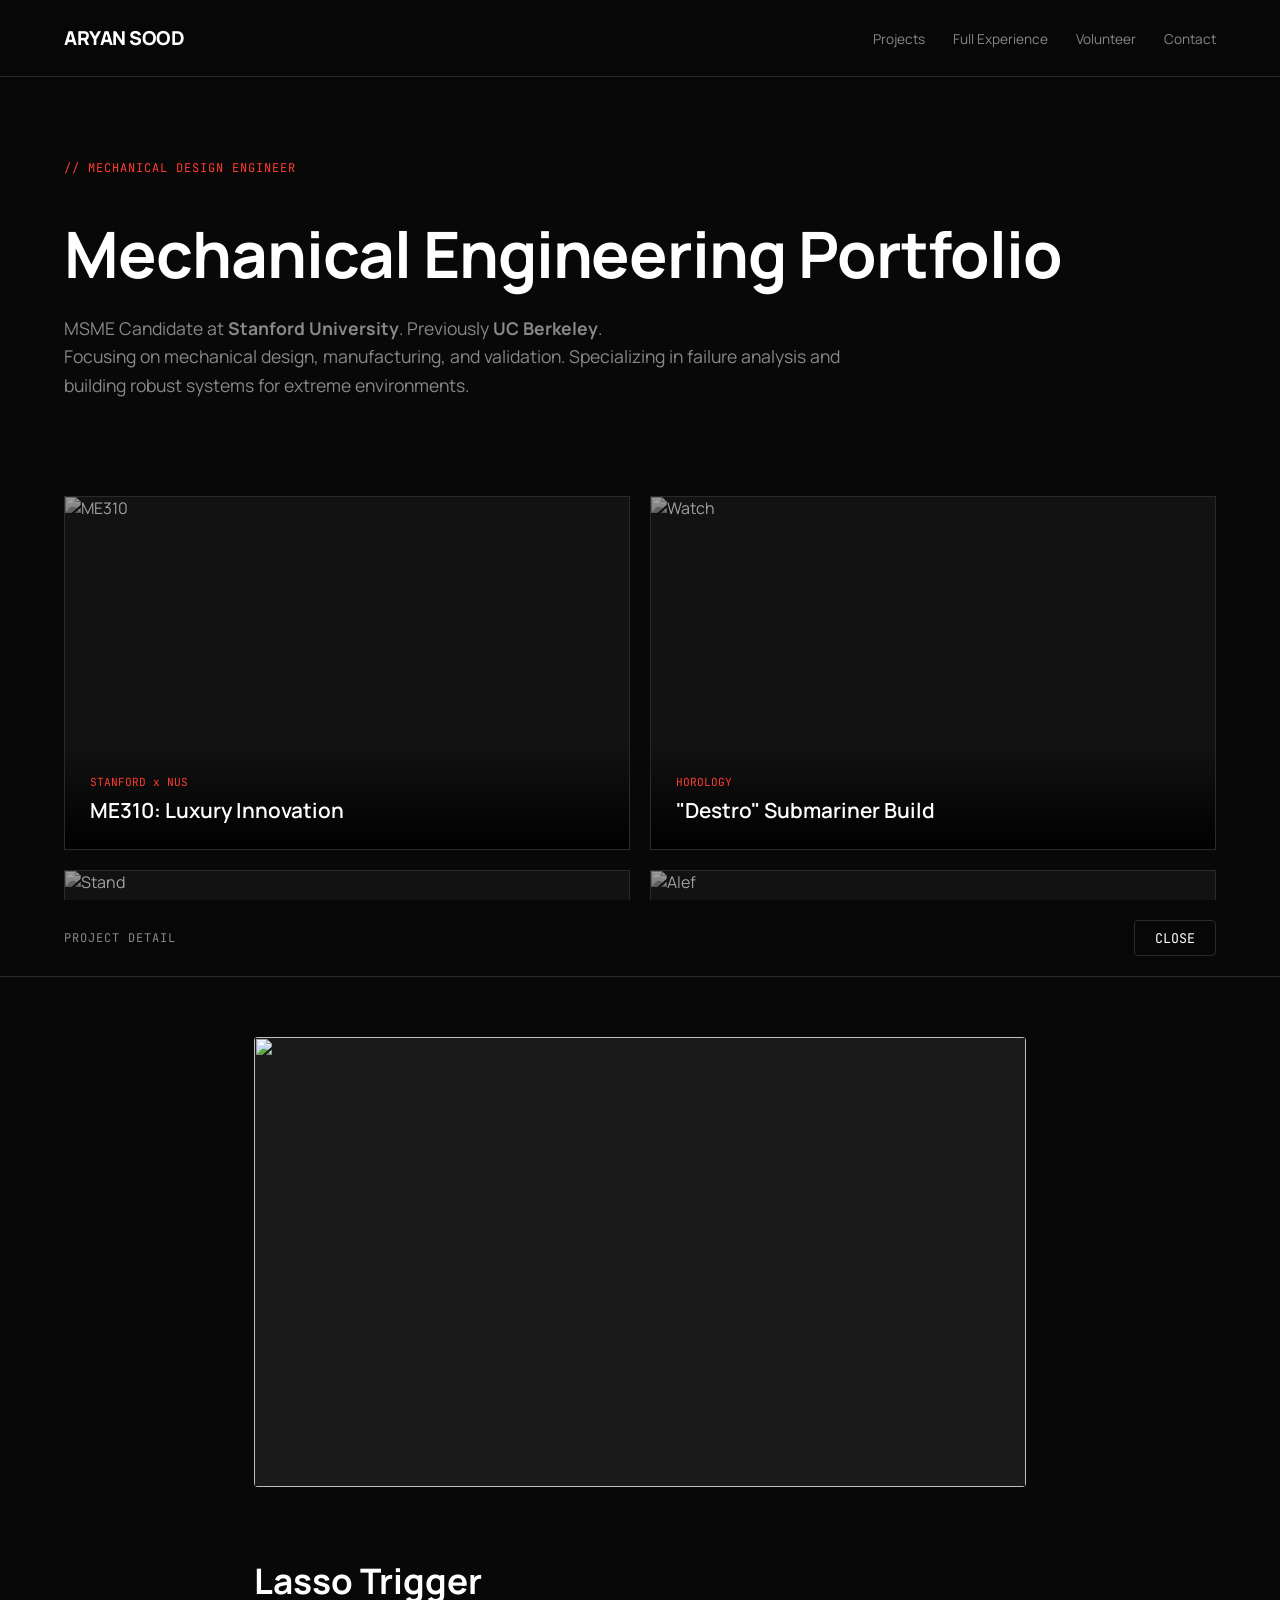
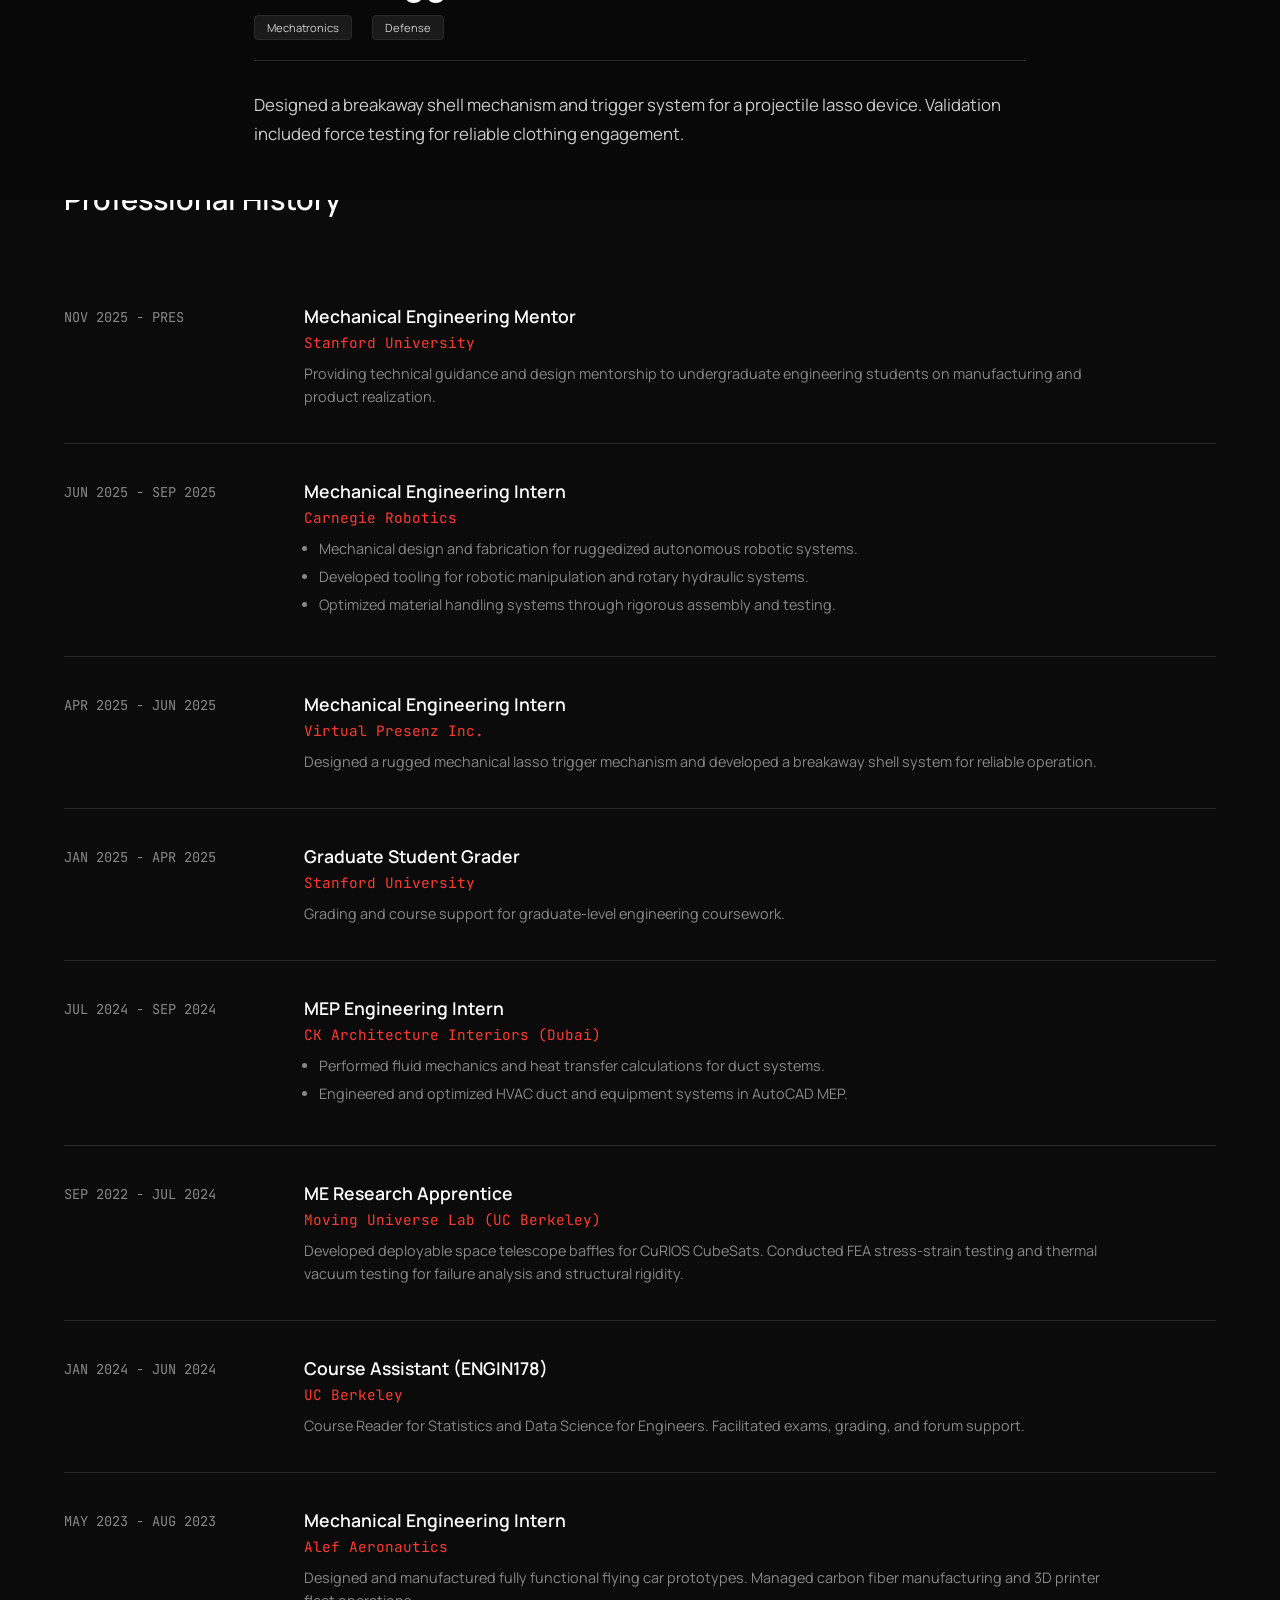
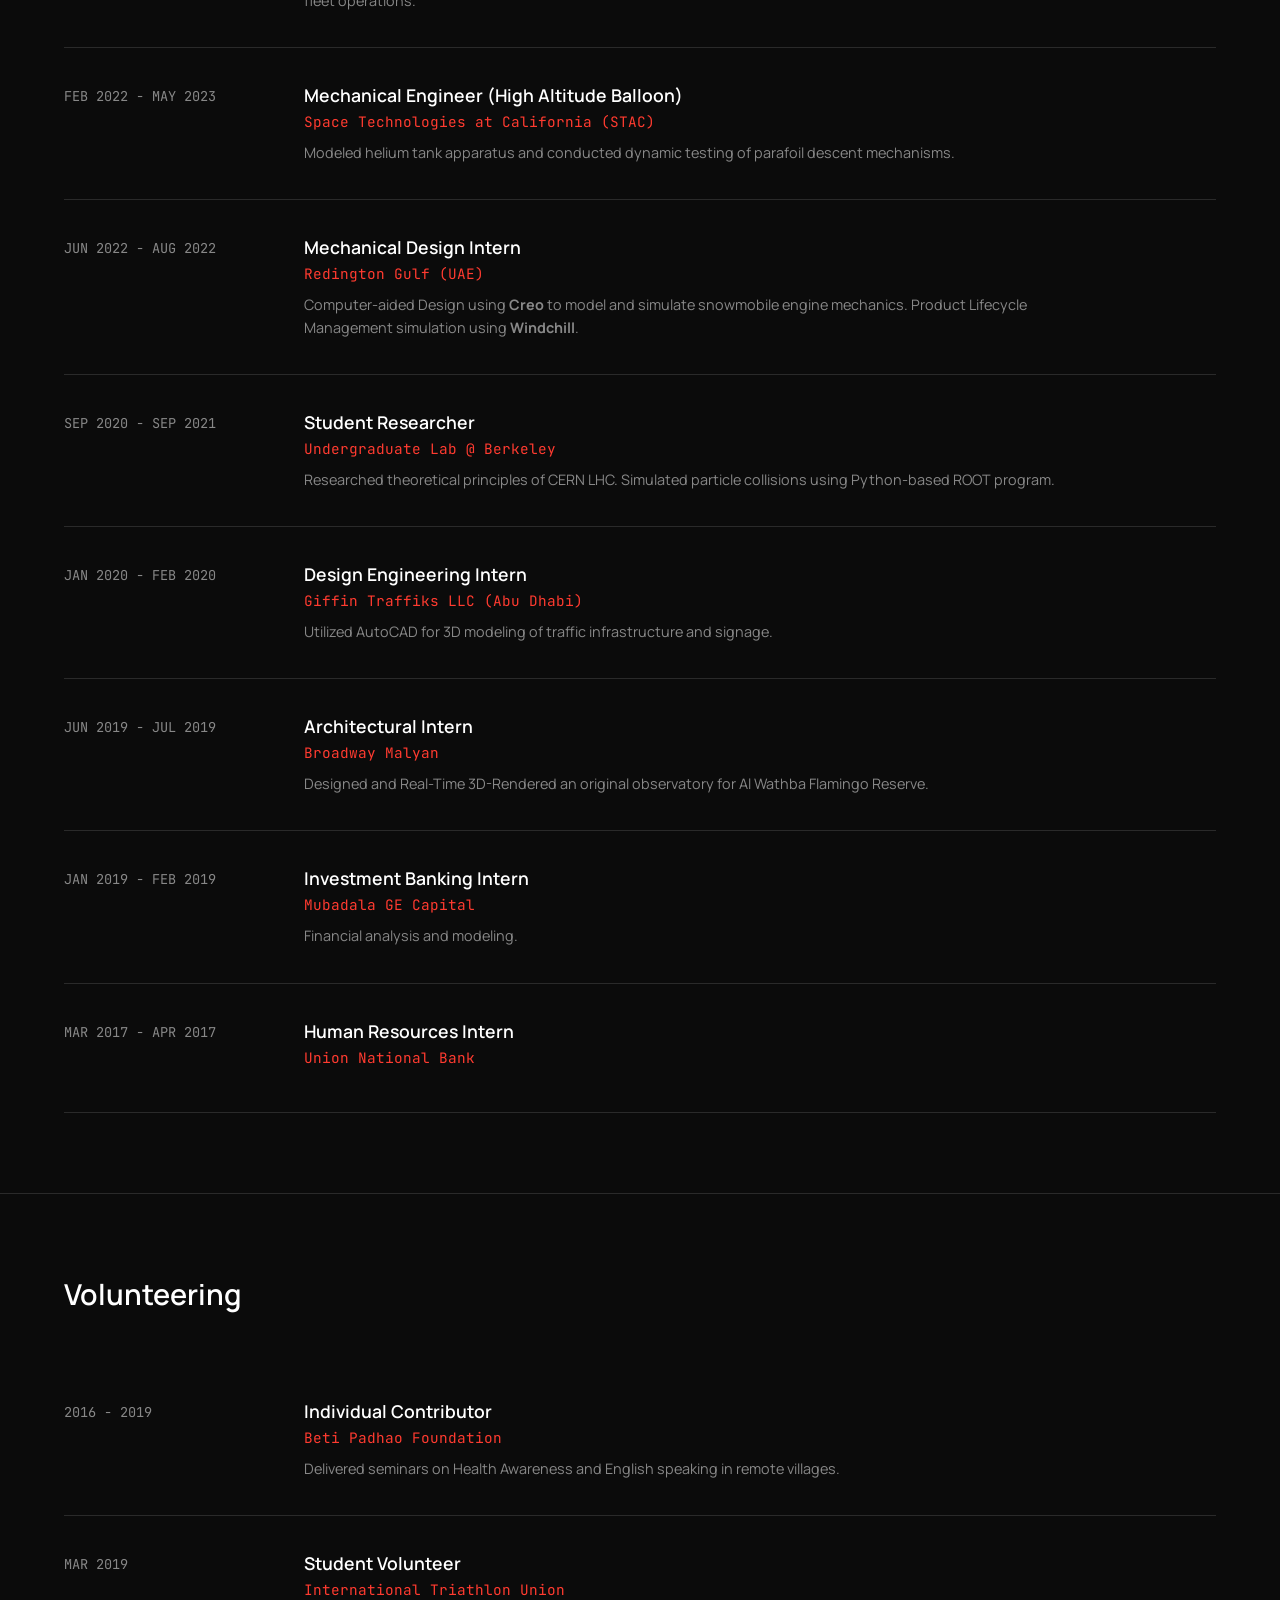
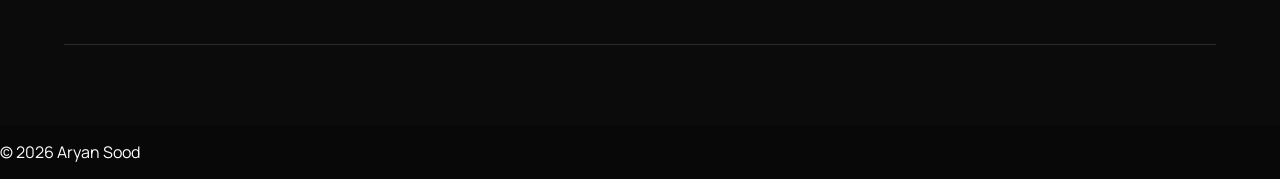
==== index.html @ c22df08b "Add files via upload" ====
<!DOCTYPE html>
<html lang="en">
<head>
    <meta charset="UTF-8">
    <meta name="viewport" content="width=device-width, initial-scale=1.0">
    <title>Aryan Sood | Mechanical Engineering Portfolio</title>
    <link href="https://fonts.googleapis.com/css2?family=Manrope:wght@300;400;600;700&family=JetBrains+Mono:wght@400;500&display=swap" rel="stylesheet">
    <style>
        :root {
            --bg: #080808;
            --surface: #121212;
            --surface-hover: #1c1c1c;
            --text: #ffffff;
            --text-dim: #888888;
            --accent: #FF3B30; /* High-vis Red */
            --border: #2a2a2a;
        }

        * { box-sizing: border-box; }
        body { margin: 0; font-family: 'Manrope', sans-serif; background: var(--bg); color: var(--text); overflow-x: hidden; }
        
        /* Typography */
        .mono { font-family: 'JetBrains Mono', monospace; font-size: 0.75rem; letter-spacing: 1px; text-transform: uppercase; color: var(--text-dim); }
        .tag { display: inline-block; padding: 4px 12px; border: 1px solid var(--border); border-radius: 4px; font-size: 0.7rem; margin-right: 5px; background: #1a1a1a; color: #ccc; }

        /* Navigation */
        nav { padding: 25px 5%; display: flex; justify-content: space-between; align-items: center; position: fixed; width: 100%; top: 0; background: rgba(8,8,8,0.95); backdrop-filter: blur(10px); z-index: 900; border-bottom: 1px solid var(--border); }
        .logo { font-weight: 800; font-size: 1.2rem; letter-spacing: -0.5px; }
        .nav-items a { color: var(--text-dim); text-decoration: none; margin-left: 25px; font-size: 0.85rem; transition: 0.2s; }
        .nav-items a:hover { color: var(--text); }

        /* Hero */
        header { padding: 160px 5% 80px; max-width: 1200px; }
        h1 { font-size: clamp(2.5rem, 5vw, 4rem); line-height: 1.1; margin-bottom: 25px; letter-spacing: -1px; }
        .bio { font-size: 1.1rem; color: var(--text-dim); max-width: 800px; line-height: 1.6; }

        /* PROJECT GRID */
        .grid-container { padding: 0 5% 100px; display: grid; grid-template-columns: repeat(auto-fill, minmax(380px, 1fr)); gap: 20px; }
        
        .card { 
            background: var(--surface); border: 1px solid var(--border); aspect-ratio: 16/10; position: relative; cursor: pointer; overflow: hidden; transition: all 0.3s ease; 
        }
        .card:hover { transform: translateY(-5px); border-color: var(--text); }
        .card-img { width: 100%; height: 100%; object-fit: cover; opacity: 0.6; transition: 0.4s; filter: grayscale(100%); }
        .card:hover .card-img { opacity: 1; filter: grayscale(0%); transform: scale(1.05); }

        .card-overlay { position: absolute; bottom: 0; left: 0; width: 100%; padding: 25px; background: linear-gradient(to top, #000, transparent); }
        .card-title { font-size: 1.3rem; font-weight: 600; margin: 5px 0 0; color: #fff; }
        .card-cat { color: var(--accent); font-family: 'JetBrains Mono'; font-size: 0.7rem; }

        /* TIMELINE (Experience) */
        .timeline-section { padding: 80px 5%; border-top: 1px solid var(--border); background: #0b0b0b; }
        .section-title { font-size: 1.8rem; margin-bottom: 50px; font-weight: 600; }
        
        .timeline-row { display: grid; grid-template-columns: 200px 1fr; gap: 40px; padding: 35px 0; border-bottom: 1px solid var(--border); }
        .timeline-date { font-family: 'JetBrains Mono'; font-size: 0.85rem; color: var(--text-dim); margin-top: 4px; }
        
        .role-title { font-size: 1.1rem; font-weight: 600; margin-bottom: 5px; color: #fff; }
        .company-name { color: var(--accent); font-size: 0.9rem; font-family: 'JetBrains Mono'; margin-bottom: 10px; display: block; }
        .job-desc { color: var(--text-dim); font-size: 0.9rem; line-height: 1.6; max-width: 800px; }
        .job-desc ul { margin: 10px 0 0; padding-left: 15px; }
        .job-desc li { margin-bottom: 5px; }

        /* MODAL */
        .modal { position: fixed; top: 0; left: 0; width: 100%; height: 100%; background: var(--bg); z-index: 1000; overflow-y: auto; transform: translateY(100%); transition: transform 0.4s cubic-bezier(0.8, 0, 0, 1); }
        .modal.active { transform: translateY(0); }
        .modal-header { padding: 20px 5%; border-bottom: 1px solid var(--border); display: flex; justify-content: space-between; align-items: center; position: sticky; top: 0; background: rgba(8,8,8,0.95); backdrop-filter: blur(10px); }
        .close-btn { background: none; border: 1px solid var(--border); color: var(--text); padding: 8px 20px; cursor: pointer; font-family: 'JetBrains Mono'; border-radius: 4px; transition: 0.2s; }
        .close-btn:hover { background: var(--text); color: #000; }
        .modal-content { max-width: 900px; margin: 0 auto; padding: 60px 5%; }
        .modal-img { width: 100%; height: 450px; object-fit: cover; margin-bottom: 40px; border-radius: 4px; background: #1a1a1a; }
        .modal h2 { font-size: 2.2rem; margin-bottom: 10px; }
        .modal-meta { display: flex; gap: 15px; margin-bottom: 30px; border-bottom: 1px solid var(--border); padding-bottom: 20px; }
        .modal-text { font-size: 1.05rem; line-height: 1.7; color: #ccc; }

        @media (max-width: 768px) {
            .grid-container { grid-template-columns: 1fr; }
            .timeline-row { grid-template-columns: 1fr; gap: 10px; }
            h1 { font-size: 2.5rem; }
        }
    </style>
</head>
<body>

<nav>
    <div class="logo">ARYAN SOOD</div>
    <div class="nav-items">
        <a href="#work">Projects</a>
        <a href="#experience">Full Experience</a>
        <a href="#volunteer">Volunteer</a>
        <a href="mailto:asood@stanford.edu">Contact</a>
    </div>
</nav>

<header>
    <div class="mono" style="margin-bottom: 20px; color: var(--accent);">// MECHANICAL DESIGN ENGINEER</div>
    <h1>Mechanical Engineering Portfolio<br> </h1>
    <p class="bio">MSME Candidate at <strong>Stanford University</strong>. Previously <strong>UC Berkeley</strong>.<br>Focusing on mechanical design, manufacturing, and validation. Specializing in failure analysis and building robust systems for extreme environments.</p>
</header>

<div class="grid-container" id="work">

    <div class="card" onclick="openModal('modal-me310')">
        <img src="images/me310.jpg" class="card-img" alt="ME310">
        <div class="card-overlay">
            <span class="card-cat">STANFORD x NUS</span>
            <div class="card-title">ME310: Luxury Innovation</div>
        </div>
    </div>

    <div class="card" onclick="openModal('modal-watch')">
        <img src="images/watch_build.jpg" class="card-img" alt="Watch">
        <div class="card-overlay">
            <span class="card-cat">HOROLOGY</span>
            <div class="card-title">"Destro" Submariner Build</div>
        </div>
    </div>

    <div class="card" onclick="openModal('modal-stand')">
        <img src="images/stand.jpg" class="card-img" alt="Stand">
        <div class="card-overlay">
            <span class="card-cat">MANUFACTURING</span>
            <div class="card-title">Sand-Cast Bronze Stand</div>
        </div>
    </div>

    <div class="card" onclick="openModal('modal-alef')">
        <img src="images/alef.jpg" class="card-img" alt="Alef">
        <div class="card-overlay">
            <span class="card-cat">AEROSPACE</span>
            <div class="card-title">Alef Flying Car Body</div>
        </div>
    </div>

    <div class="card" onclick="openModal('modal-cubesat')">
        <img src="images/cubesat.jpg" class="card-img" alt="CubeSat">
        <div class="card-overlay">
            <span class="card-cat">SPACE SYSTEMS</span>
            <div class="card-title">CuRIOS CubeSat Baffles</div>
        </div>
    </div>

    <div class="card" onclick="openModal('modal-lasso')">
        <img src="images/lasso.jpg" class="card-img" alt="Lasso">
        <div class="card-overlay">
            <span class="card-cat">MECHATRONICS</span>
            <div class="card-title">Lasso Trigger Mech</div>
        </div>
    </div>

</div>

<section class="timeline-section" id="experience">
    <div class="section-title">Professional History</div>

    <div class="timeline-row">
        <div class="timeline-date">NOV 2025 - PRES</div>
        <div>
            <div class="role-title">Mechanical Engineering Mentor</div>
            <span class="company-name">Stanford University</span>
            <div class="job-desc">Providing technical guidance and design mentorship to undergraduate engineering students on manufacturing and product realization.</div>
        </div>
    </div>

    <div class="timeline-row">
        <div class="timeline-date">JUN 2025 - SEP 2025</div>
        <div>
            <div class="role-title">Mechanical Engineering Intern</div>
            <span class="company-name">Carnegie Robotics</span>
            <div class="job-desc">
                <ul>
                    <li>Mechanical design and fabrication for ruggedized autonomous robotic systems.</li>
                    <li>Developed tooling for robotic manipulation and rotary hydraulic systems.</li>
                    <li>Optimized material handling systems through rigorous assembly and testing.</li>
                </ul>
            </div>
        </div>
    </div>

    <div class="timeline-row">
        <div class="timeline-date">APR 2025 - JUN 2025</div>
        <div>
            <div class="role-title">Mechanical Engineering Intern</div>
            <span class="company-name">Virtual Presenz Inc.</span>
            <div class="job-desc">Designed a rugged mechanical lasso trigger mechanism and developed a breakaway shell system for reliable operation.</div>
        </div>
    </div>

    <div class="timeline-row">
        <div class="timeline-date">JAN 2025 - APR 2025</div>
        <div>
            <div class="role-title">Graduate Student Grader</div>
            <span class="company-name">Stanford University</span>
            <div class="job-desc">Grading and course support for graduate-level engineering coursework.</div>
        </div>
    </div>

    <div class="timeline-row">
        <div class="timeline-date">JUL 2024 - SEP 2024</div>
        <div>
            <div class="role-title">MEP Engineering Intern</div>
            <span class="company-name">CK Architecture Interiors (Dubai)</span>
            <div class="job-desc">
                <ul>
                    <li>Performed fluid mechanics and heat transfer calculations for duct systems.</li>
                    <li>Engineered and optimized HVAC duct and equipment systems in AutoCAD MEP.</li>
                </ul>
            </div>
        </div>
    </div>

    <div class="timeline-row">
        <div class="timeline-date">SEP 2022 - JUL 2024</div>
        <div>
            <div class="role-title">ME Research Apprentice</div>
            <span class="company-name">Moving Universe Lab (UC Berkeley)</span>
            <div class="job-desc">Developed deployable space telescope baffles for CuRIOS CubeSats. Conducted FEA stress-strain testing and thermal vacuum testing for failure analysis and structural rigidity.</div>
        </div>
    </div>

    <div class="timeline-row">
        <div class="timeline-date">JAN 2024 - JUN 2024</div>
        <div>
            <div class="role-title">Course Assistant (ENGIN178)</div>
            <span class="company-name">UC Berkeley</span>
            <div class="job-desc">Course Reader for Statistics and Data Science for Engineers. Facilitated exams, grading, and forum support.</div>
        </div>
    </div>

    <div class="timeline-row">
        <div class="timeline-date">MAY 2023 - AUG 2023</div>
        <div>
            <div class="role-title">Mechanical Engineering Intern</div>
            <span class="company-name">Alef Aeronautics</span>
            <div class="job-desc">Designed and manufactured fully functional flying car prototypes. Managed carbon fiber manufacturing and 3D printer fleet operations.</div>
        </div>
    </div>

    <div class="timeline-row">
        <div class="timeline-date">FEB 2022 - MAY 2023</div>
        <div>
            <div class="role-title">Mechanical Engineer (High Altitude Balloon)</div>
            <span class="company-name">Space Technologies at California (STAC)</span>
            <div class="job-desc">Modeled helium tank apparatus and conducted dynamic testing of parafoil descent mechanisms.</div>
        </div>
    </div>

    <div class="timeline-row">
        <div class="timeline-date">JUN 2022 - AUG 2022</div>
        <div>
            <div class="role-title">Mechanical Design Intern</div>
            <span class="company-name">Redington Gulf (UAE)</span>
            <div class="job-desc">Computer-aided Design using <strong>Creo</strong> to model and simulate snowmobile engine mechanics. Product Lifecycle Management simulation using <strong>Windchill</strong>.</div>
        </div>
    </div>

    <div class="timeline-row">
        <div class="timeline-date">SEP 2020 - SEP 2021</div>
        <div>
            <div class="role-title">Student Researcher</div>
            <span class="company-name">Undergraduate Lab @ Berkeley</span>
            <div class="job-desc">Researched theoretical principles of CERN LHC. Simulated particle collisions using Python-based ROOT program.</div>
        </div>
    </div>

    <div class="timeline-row">
        <div class="timeline-date">JAN 2020 - FEB 2020</div>
        <div>
            <div class="role-title">Design Engineering Intern</div>
            <span class="company-name">Giffin Traffiks LLC (Abu Dhabi)</span>
            <div class="job-desc">Utilized AutoCAD for 3D modeling of traffic infrastructure and signage.</div>
        </div>
    </div>

    <div class="timeline-row">
        <div class="timeline-date">JUN 2019 - JUL 2019</div>
        <div>
            <div class="role-title">Architectural Intern</div>
            <span class="company-name">Broadway Malyan</span>
            <div class="job-desc">Designed and Real-Time 3D-Rendered an original observatory for Al Wathba Flamingo Reserve.</div>
        </div>
    </div>

    <div class="timeline-row">
        <div class="timeline-date">JAN 2019 - FEB 2019</div>
        <div>
            <div class="role-title">Investment Banking Intern</div>
            <span class="company-name">Mubadala GE Capital</span>
            <div class="job-desc">Financial analysis and modeling.</div>
        </div>
    </div>

    <div class="timeline-row">
        <div class="timeline-date">MAR 2017 - APR 2017</div>
        <div>
            <div class="role-title">Human Resources Intern</div>
            <span class="company-name">Union National Bank</span>
        </div>
    </div>
</section>

<section class="timeline-section" id="volunteer">
    <div class="section-title">Volunteering</div>
    <div class="timeline-row">
        <div class="timeline-date">2016 - 2019</div>
        <div>
            <div class="role-title">Individual Contributor</div>
            <span class="company-name">Beti Padhao Foundation</span>
            <div class="job-desc">Delivered seminars on Health Awareness and English speaking in remote villages.</div>
        </div>
    </div>
    <div class="timeline-row">
        <div class="timeline-date">MAR 2019</div>
        <div>
            <div class="role-title">Student Volunteer</div>
            <span class="company-name">International Triathlon Union</span>
        </div>
    </div>
</section>

<div id="modal-me310" class="modal">
    <div class="modal-header">
        <span class="mono">PROJECT DETAIL</span>
        <button class="close-btn" onclick="closeModal('modal-me310')">CLOSE</button>
    </div>
    <div class="modal-content">
        <img src="images/me310.jpg" class="modal-img">
        <h2>ME310: Luxury Innovation</h2>
        <div class="modal-meta">
            <span class="tag">Design Thinking</span>
            <span class="tag">Stanford-NUS</span>
        </div>
        <div class="modal-text">
            <p>Collaborated with Venture Singapore to optimize luxury hotel experiences using engineering design thinking. We developed hardware prototypes to improve guest interaction points, focusing on robust product realization.</p>
        </div>
    </div>
</div>

<div id="modal-watch" class="modal">
    <div class="modal-header">
        <span class="mono">PROJECT DETAIL</span>
        <button class="close-btn" onclick="closeModal('modal-watch')">CLOSE</button>
    </div>
    <div class="modal-content">
        <img src="images/watch_build.jpg" class="modal-img">
        <h2>"Destro" Submariner Build</h2>
        <div class="modal-meta">
            <span class="tag">Seiko NH35A</span>
            <span class="tag">Assembly</span>
            <span class="tag">Destro Config</span>
        </div>
        <div class="modal-text">
            <p>A custom left-handed (Destro) mechanical watch build. Utilized a Seiko NH35A automatic movement regulated for accuracy. The design pays homage to the "Bruce Wayne" Rolex Submariner (Black/Grey bezel) but features a 9 o'clock crown position for ergonomic wear on the right wrist.</p>
        </div>
    </div>
</div>

<div id="modal-stand" class="modal">
    <div class="modal-header">
        <span class="mono">PROJECT DETAIL</span>
        <button class="close-btn" onclick="closeModal('modal-stand')">CLOSE</button>
    </div>
    <div class="modal-content">
        <img src="images/stand.jpg" class="modal-img">
        <h2>Bronze Watch Display</h2>
        <div class="modal-meta">
            <span class="tag">Sand Casting</span>
            <span class="tag">Milling</span>
        </div>
        <div class="modal-text">
            <p>Designed and manufactured a display stand for the custom watch. Process included carving the pattern from wood, creating a green sand mold, casting in bronze, and finishing via manual milling and polishing.</p>
        </div>
    </div>
</div>

<div id="modal-alef" class="modal">
    <div class="modal-header">
        <span class="mono">PROJECT DETAIL</span>
        <button class="close-btn" onclick="closeModal('modal-alef')">CLOSE</button>
    </div>
    <div class="modal-content">
        <img src="images/alef.jpg" class="modal-img">
        <h2>Alef Flying Car</h2>
        <div class="modal-meta">
            <span class="tag">Composites</span>
            <span class="tag">Prototyping</span>
        </div>
        <div class="modal-text">
            <p>Responsible for carbon fiber body layering and headlight integration for the Alef eVTOL flying car prototype. Focused on manufacturing validation and composite failure analysis.</p>
        </div>
    </div>
</div>

<div id="modal-cubesat" class="modal">
    <div class="modal-header">
        <span class="mono">PROJECT DETAIL</span>
        <button class="close-btn" onclick="closeModal('modal-cubesat')">CLOSE</button>
    </div>
    <div class="modal-content">
        <img src="images/cubesat.jpg" class="modal-img">
        <h2>CuRIOS CubeSat</h2>
        <div class="modal-meta">
            <span class="tag">Aerospace</span>
            <span class="tag">FEA</span>
        </div>
        <div class="modal-text">
            <p>Designed deployable telescope baffles. Conducted FEA stress testing and thermal vacuum analysis for space readiness to ensure a ruggedized design capable of withstanding launch loads.</p>
        </div>
    </div>
</div>

<div id="modal-lasso" class="modal">
    <div class="modal-header">
        <span class="mono">PROJECT DETAIL</span>
        <button class="close-btn" onclick="closeModal('modal-lasso')">CLOSE</button>
    </div>
    <div class="modal-content">
        <img src="images/lasso.jpg" class="modal-img">
        <h2>Lasso Trigger</h2>
        <div class="modal-meta">
            <span class="tag">Mechatronics</span>
            <span class="tag">Defense</span>
        </div>
        <div class="modal-text">
            <p>Designed a breakaway shell mechanism and trigger system for a projectile lasso device. Validation included force testing for reliable clothing engagement.</p>
        </div>
    </div>
</div>

<script>
    function openModal(id) {
        document.getElementById(id).classList.add('active');
        document.body.style.overflow = 'hidden';
    }
    function closeModal(id) {
        document.getElementById(id).classList.remove('active');
        document.body.style.overflow = 'auto';
    }
</script>

<footer>
    <p>&copy; 2026 Aryan Sood</p>
</footer>

</body>
</html>
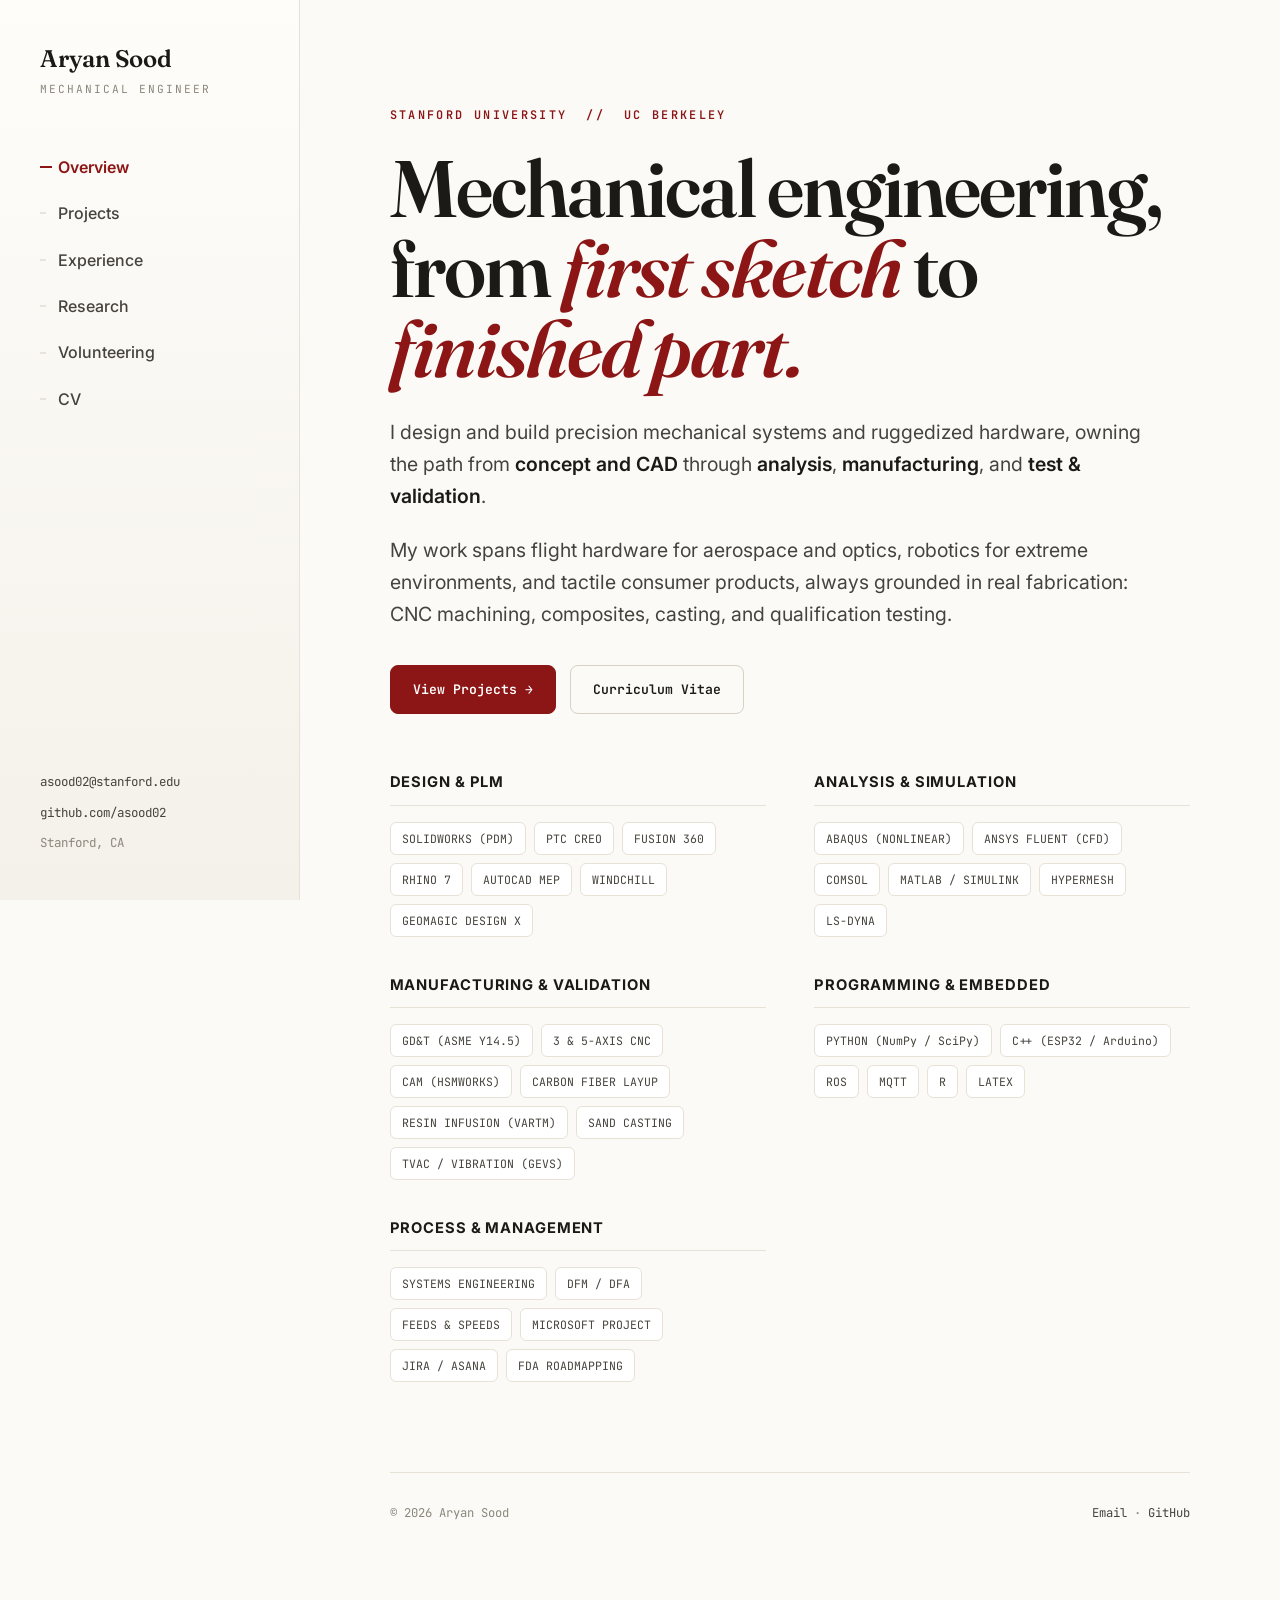
==== commit f9ff3acc: "Rebuild portfolio: refined multi-page site, new projects, scroll effects - Replace the dark single-p" ====
--- a/index.html
+++ b/index.html
@@ -1,446 +1,123 @@
-<!DOCTYPE html>
-<html lang="en">
-<head>
-    <meta charset="UTF-8">
-    <meta name="viewport" content="width=device-width, initial-scale=1.0">
-    <title>Aryan Sood | Mechanical Engineering Portfolio</title>
-    <link href="https://fonts.googleapis.com/css2?family=Manrope:wght@300;400;600;700&family=JetBrains+Mono:wght@400;500&display=swap" rel="stylesheet">
-    <style>
-        :root {
-            --bg: #080808;
-            --surface: #121212;
-            --surface-hover: #1c1c1c;
-            --text: #ffffff;
-            --text-dim: #888888;
-            --accent: #FF3B30; /* High-vis Red */
-            --border: #2a2a2a;
-        }
-
-        * { box-sizing: border-box; }
-        body { margin: 0; font-family: 'Manrope', sans-serif; background: var(--bg); color: var(--text); overflow-x: hidden; }
-        
-        /* Typography */
-        .mono { font-family: 'JetBrains Mono', monospace; font-size: 0.75rem; letter-spacing: 1px; text-transform: uppercase; color: var(--text-dim); }
-        .tag { display: inline-block; padding: 4px 12px; border: 1px solid var(--border); border-radius: 4px; font-size: 0.7rem; margin-right: 5px; background: #1a1a1a; color: #ccc; }
-
-        /* Navigation */
-        nav { padding: 25px 5%; display: flex; justify-content: space-between; align-items: center; position: fixed; width: 100%; top: 0; background: rgba(8,8,8,0.95); backdrop-filter: blur(10px); z-index: 900; border-bottom: 1px solid var(--border); }
-        .logo { font-weight: 800; font-size: 1.2rem; letter-spacing: -0.5px; }
-        .nav-items a { color: var(--text-dim); text-decoration: none; margin-left: 25px; font-size: 0.85rem; transition: 0.2s; }
-        .nav-items a:hover { color: var(--text); }
-
-        /* Hero */
-        header { padding: 160px 5% 80px; max-width: 1200px; }
-        h1 { font-size: clamp(2.5rem, 5vw, 4rem); line-height: 1.1; margin-bottom: 25px; letter-spacing: -1px; }
-        .bio { font-size: 1.1rem; color: var(--text-dim); max-width: 800px; line-height: 1.6; }
-
-        /* PROJECT GRID */
-        .grid-container { padding: 0 5% 100px; display: grid; grid-template-columns: repeat(auto-fill, minmax(380px, 1fr)); gap: 20px; }
-        
-        .card { 
-            background: var(--surface); border: 1px solid var(--border); aspect-ratio: 16/10; position: relative; cursor: pointer; overflow: hidden; transition: all 0.3s ease; 
-        }
-        .card:hover { transform: translateY(-5px); border-color: var(--text); }
-        .card-img { width: 100%; height: 100%; object-fit: cover; opacity: 0.6; transition: 0.4s; filter: grayscale(100%); }
-        .card:hover .card-img { opacity: 1; filter: grayscale(0%); transform: scale(1.05); }
-
-        .card-overlay { position: absolute; bottom: 0; left: 0; width: 100%; padding: 25px; background: linear-gradient(to top, #000, transparent); }
-        .card-title { font-size: 1.3rem; font-weight: 600; margin: 5px 0 0; color: #fff; }
-        .card-cat { color: var(--accent); font-family: 'JetBrains Mono'; font-size: 0.7rem; }
-
-        /* TIMELINE (Experience) */
-        .timeline-section { padding: 80px 5%; border-top: 1px solid var(--border); background: #0b0b0b; }
-        .section-title { font-size: 1.8rem; margin-bottom: 50px; font-weight: 600; }
-        
-        .timeline-row { display: grid; grid-template-columns: 200px 1fr; gap: 40px; padding: 35px 0; border-bottom: 1px solid var(--border); }
-        .timeline-date { font-family: 'JetBrains Mono'; font-size: 0.85rem; color: var(--text-dim); margin-top: 4px; }
-        
-        .role-title { font-size: 1.1rem; font-weight: 600; margin-bottom: 5px; color: #fff; }
-        .company-name { color: var(--accent); font-size: 0.9rem; font-family: 'JetBrains Mono'; margin-bottom: 10px; display: block; }
-        .job-desc { color: var(--text-dim); font-size: 0.9rem; line-height: 1.6; max-width: 800px; }
-        .job-desc ul { margin: 10px 0 0; padding-left: 15px; }
-        .job-desc li { margin-bottom: 5px; }
-
-        /* MODAL */
-        .modal { position: fixed; top: 0; left: 0; width: 100%; height: 100%; background: var(--bg); z-index: 1000; overflow-y: auto; transform: translateY(100%); transition: transform 0.4s cubic-bezier(0.8, 0, 0, 1); }
-        .modal.active { transform: translateY(0); }
-        .modal-header { padding: 20px 5%; border-bottom: 1px solid var(--border); display: flex; justify-content: space-between; align-items: center; position: sticky; top: 0; background: rgba(8,8,8,0.95); backdrop-filter: blur(10px); }
-        .close-btn { background: none; border: 1px solid var(--border); color: var(--text); padding: 8px 20px; cursor: pointer; font-family: 'JetBrains Mono'; border-radius: 4px; transition: 0.2s; }
-        .close-btn:hover { background: var(--text); color: #000; }
-        .modal-content { max-width: 900px; margin: 0 auto; padding: 60px 5%; }
-        .modal-img { width: 100%; height: 450px; object-fit: cover; margin-bottom: 40px; border-radius: 4px; background: #1a1a1a; }
-        .modal h2 { font-size: 2.2rem; margin-bottom: 10px; }
-        .modal-meta { display: flex; gap: 15px; margin-bottom: 30px; border-bottom: 1px solid var(--border); padding-bottom: 20px; }
-        .modal-text { font-size: 1.05rem; line-height: 1.7; color: #ccc; }
-
-        @media (max-width: 768px) {
-            .grid-container { grid-template-columns: 1fr; }
-            .timeline-row { grid-template-columns: 1fr; gap: 10px; }
-            h1 { font-size: 2.5rem; }
-        }
-    </style>
-</head>
-<body>
-
-<nav>
-    <div class="logo">ARYAN SOOD</div>
-    <div class="nav-items">
-        <a href="#work">Projects</a>
-        <a href="#experience">Full Experience</a>
-        <a href="#volunteer">Volunteer</a>
-        <a href="mailto:asood@stanford.edu">Contact</a>
-    </div>
-</nav>
-
-<header>
-    <div class="mono" style="margin-bottom: 20px; color: var(--accent);">// MECHANICAL DESIGN ENGINEER</div>
-    <h1>Mechanical Engineering Portfolio<br> </h1>
-    <p class="bio">MSME Candidate at <strong>Stanford University</strong>. Previously <strong>UC Berkeley</strong>.<br>Focusing on mechanical design, manufacturing, and validation. Specializing in failure analysis and building robust systems for extreme environments.</p>
-</header>
-
-<div class="grid-container" id="work">
-
-    <div class="card" onclick="openModal('modal-me310')">
-        <img src="images/me310.jpg" class="card-img" alt="ME310">
-        <div class="card-overlay">
-            <span class="card-cat">STANFORD x NUS</span>
-            <div class="card-title">ME310: Luxury Innovation</div>
-        </div>
-    </div>
-
-    <div class="card" onclick="openModal('modal-watch')">
-        <img src="images/watch_build.jpg" class="card-img" alt="Watch">
-        <div class="card-overlay">
-            <span class="card-cat">HOROLOGY</span>
-            <div class="card-title">"Destro" Submariner Build</div>
-        </div>
-    </div>
-
-    <div class="card" onclick="openModal('modal-stand')">
-        <img src="images/stand.jpg" class="card-img" alt="Stand">
-        <div class="card-overlay">
-            <span class="card-cat">MANUFACTURING</span>
-            <div class="card-title">Sand-Cast Bronze Stand</div>
-        </div>
-    </div>
-
-    <div class="card" onclick="openModal('modal-alef')">
-        <img src="images/alef.jpg" class="card-img" alt="Alef">
-        <div class="card-overlay">
-            <span class="card-cat">AEROSPACE</span>
-            <div class="card-title">Alef Flying Car Body</div>
-        </div>
-    </div>
-
-    <div class="card" onclick="openModal('modal-cubesat')">
-        <img src="images/cubesat.jpg" class="card-img" alt="CubeSat">
-        <div class="card-overlay">
-            <span class="card-cat">SPACE SYSTEMS</span>
-            <div class="card-title">CuRIOS CubeSat Baffles</div>
-        </div>
-    </div>
-
-    <div class="card" onclick="openModal('modal-lasso')">
-        <img src="images/lasso.jpg" class="card-img" alt="Lasso">
-        <div class="card-overlay">
-            <span class="card-cat">MECHATRONICS</span>
-            <div class="card-title">Lasso Trigger Mech</div>
-        </div>
-    </div>
-
-</div>
-
-<section class="timeline-section" id="experience">
-    <div class="section-title">Professional History</div>
-
-    <div class="timeline-row">
-        <div class="timeline-date">NOV 2025 - PRES</div>
-        <div>
-            <div class="role-title">Mechanical Engineering Mentor</div>
-            <span class="company-name">Stanford University</span>
-            <div class="job-desc">Providing technical guidance and design mentorship to undergraduate engineering students on manufacturing and product realization.</div>
-        </div>
-    </div>
-
-    <div class="timeline-row">
-        <div class="timeline-date">JUN 2025 - SEP 2025</div>
-        <div>
-            <div class="role-title">Mechanical Engineering Intern</div>
-            <span class="company-name">Carnegie Robotics</span>
-            <div class="job-desc">
-                <ul>
-                    <li>Mechanical design and fabrication for ruggedized autonomous robotic systems.</li>
-                    <li>Developed tooling for robotic manipulation and rotary hydraulic systems.</li>
-                    <li>Optimized material handling systems through rigorous assembly and testing.</li>
-                </ul>
-            </div>
-        </div>
-    </div>
-
-    <div class="timeline-row">
-        <div class="timeline-date">APR 2025 - JUN 2025</div>
-        <div>
-            <div class="role-title">Mechanical Engineering Intern</div>
-            <span class="company-name">Virtual Presenz Inc.</span>
-            <div class="job-desc">Designed a rugged mechanical lasso trigger mechanism and developed a breakaway shell system for reliable operation.</div>
-        </div>
-    </div>
-
-    <div class="timeline-row">
-        <div class="timeline-date">JAN 2025 - APR 2025</div>
-        <div>
-            <div class="role-title">Graduate Student Grader</div>
-            <span class="company-name">Stanford University</span>
-            <div class="job-desc">Grading and course support for graduate-level engineering coursework.</div>
-        </div>
-    </div>
-
-    <div class="timeline-row">
-        <div class="timeline-date">JUL 2024 - SEP 2024</div>
-        <div>
-            <div class="role-title">MEP Engineering Intern</div>
-            <span class="company-name">CK Architecture Interiors (Dubai)</span>
-            <div class="job-desc">
-                <ul>
-                    <li>Performed fluid mechanics and heat transfer calculations for duct systems.</li>
-                    <li>Engineered and optimized HVAC duct and equipment systems in AutoCAD MEP.</li>
-                </ul>
-            </div>
-        </div>
-    </div>
-
-    <div class="timeline-row">
-        <div class="timeline-date">SEP 2022 - JUL 2024</div>
-        <div>
-            <div class="role-title">ME Research Apprentice</div>
-            <span class="company-name">Moving Universe Lab (UC Berkeley)</span>
-            <div class="job-desc">Developed deployable space telescope baffles for CuRIOS CubeSats. Conducted FEA stress-strain testing and thermal vacuum testing for failure analysis and structural rigidity.</div>
-        </div>
-    </div>
-
-    <div class="timeline-row">
-        <div class="timeline-date">JAN 2024 - JUN 2024</div>
-        <div>
-            <div class="role-title">Course Assistant (ENGIN178)</div>
-            <span class="company-name">UC Berkeley</span>
-            <div class="job-desc">Course Reader for Statistics and Data Science for Engineers. Facilitated exams, grading, and forum support.</div>
-        </div>
-    </div>
-
-    <div class="timeline-row">
-        <div class="timeline-date">MAY 2023 - AUG 2023</div>
-        <div>
-            <div class="role-title">Mechanical Engineering Intern</div>
-            <span class="company-name">Alef Aeronautics</span>
-            <div class="job-desc">Designed and manufactured fully functional flying car prototypes. Managed carbon fiber manufacturing and 3D printer fleet operations.</div>
-        </div>
-    </div>
-
-    <div class="timeline-row">
-        <div class="timeline-date">FEB 2022 - MAY 2023</div>
-        <div>
-            <div class="role-title">Mechanical Engineer (High Altitude Balloon)</div>
-            <span class="company-name">Space Technologies at California (STAC)</span>
-            <div class="job-desc">Modeled helium tank apparatus and conducted dynamic testing of parafoil descent mechanisms.</div>
-        </div>
-    </div>
-
-    <div class="timeline-row">
-        <div class="timeline-date">JUN 2022 - AUG 2022</div>
-        <div>
-            <div class="role-title">Mechanical Design Intern</div>
-            <span class="company-name">Redington Gulf (UAE)</span>
-            <div class="job-desc">Computer-aided Design using <strong>Creo</strong> to model and simulate snowmobile engine mechanics. Product Lifecycle Management simulation using <strong>Windchill</strong>.</div>
-        </div>
-    </div>
-
-    <div class="timeline-row">
-        <div class="timeline-date">SEP 2020 - SEP 2021</div>
-        <div>
-            <div class="role-title">Student Researcher</div>
-            <span class="company-name">Undergraduate Lab @ Berkeley</span>
-            <div class="job-desc">Researched theoretical principles of CERN LHC. Simulated particle collisions using Python-based ROOT program.</div>
-        </div>
-    </div>
-
-    <div class="timeline-row">
-        <div class="timeline-date">JAN 2020 - FEB 2020</div>
-        <div>
-            <div class="role-title">Design Engineering Intern</div>
-            <span class="company-name">Giffin Traffiks LLC (Abu Dhabi)</span>
-            <div class="job-desc">Utilized AutoCAD for 3D modeling of traffic infrastructure and signage.</div>
-        </div>
-    </div>
-
-    <div class="timeline-row">
-        <div class="timeline-date">JUN 2019 - JUL 2019</div>
-        <div>
-            <div class="role-title">Architectural Intern</div>
-            <span class="company-name">Broadway Malyan</span>
-            <div class="job-desc">Designed and Real-Time 3D-Rendered an original observatory for Al Wathba Flamingo Reserve.</div>
-        </div>
-    </div>
-
-    <div class="timeline-row">
-        <div class="timeline-date">JAN 2019 - FEB 2019</div>
-        <div>
-            <div class="role-title">Investment Banking Intern</div>
-            <span class="company-name">Mubadala GE Capital</span>
-            <div class="job-desc">Financial analysis and modeling.</div>
-        </div>
-    </div>
-
-    <div class="timeline-row">
-        <div class="timeline-date">MAR 2017 - APR 2017</div>
-        <div>
-            <div class="role-title">Human Resources Intern</div>
-            <span class="company-name">Union National Bank</span>
-        </div>
-    </div>
-</section>
-
-<section class="timeline-section" id="volunteer">
-    <div class="section-title">Volunteering</div>
-    <div class="timeline-row">
-        <div class="timeline-date">2016 - 2019</div>
-        <div>
-            <div class="role-title">Individual Contributor</div>
-            <span class="company-name">Beti Padhao Foundation</span>
-            <div class="job-desc">Delivered seminars on Health Awareness and English speaking in remote villages.</div>
-        </div>
-    </div>
-    <div class="timeline-row">
-        <div class="timeline-date">MAR 2019</div>
-        <div>
-            <div class="role-title">Student Volunteer</div>
-            <span class="company-name">International Triathlon Union</span>
-        </div>
-    </div>
-</section>
-
-<div id="modal-me310" class="modal">
-    <div class="modal-header">
-        <span class="mono">PROJECT DETAIL</span>
-        <button class="close-btn" onclick="closeModal('modal-me310')">CLOSE</button>
-    </div>
-    <div class="modal-content">
-        <img src="images/me310.jpg" class="modal-img">
-        <h2>ME310: Luxury Innovation</h2>
-        <div class="modal-meta">
-            <span class="tag">Design Thinking</span>
-            <span class="tag">Stanford-NUS</span>
-        </div>
-        <div class="modal-text">
-            <p>Collaborated with Venture Singapore to optimize luxury hotel experiences using engineering design thinking. We developed hardware prototypes to improve guest interaction points, focusing on robust product realization.</p>
-        </div>
-    </div>
-</div>
-
-<div id="modal-watch" class="modal">
-    <div class="modal-header">
-        <span class="mono">PROJECT DETAIL</span>
-        <button class="close-btn" onclick="closeModal('modal-watch')">CLOSE</button>
-    </div>
-    <div class="modal-content">
-        <img src="images/watch_build.jpg" class="modal-img">
-        <h2>"Destro" Submariner Build</h2>
-        <div class="modal-meta">
-            <span class="tag">Seiko NH35A</span>
-            <span class="tag">Assembly</span>
-            <span class="tag">Destro Config</span>
-        </div>
-        <div class="modal-text">
-            <p>A custom left-handed (Destro) mechanical watch build. Utilized a Seiko NH35A automatic movement regulated for accuracy. The design pays homage to the "Bruce Wayne" Rolex Submariner (Black/Grey bezel) but features a 9 o'clock crown position for ergonomic wear on the right wrist.</p>
-        </div>
-    </div>
-</div>
-
-<div id="modal-stand" class="modal">
-    <div class="modal-header">
-        <span class="mono">PROJECT DETAIL</span>
-        <button class="close-btn" onclick="closeModal('modal-stand')">CLOSE</button>
-    </div>
-    <div class="modal-content">
-        <img src="images/stand.jpg" class="modal-img">
-        <h2>Bronze Watch Display</h2>
-        <div class="modal-meta">
-            <span class="tag">Sand Casting</span>
-            <span class="tag">Milling</span>
-        </div>
-        <div class="modal-text">
-            <p>Designed and manufactured a display stand for the custom watch. Process included carving the pattern from wood, creating a green sand mold, casting in bronze, and finishing via manual milling and polishing.</p>
-        </div>
-    </div>
-</div>
-
-<div id="modal-alef" class="modal">
-    <div class="modal-header">
-        <span class="mono">PROJECT DETAIL</span>
-        <button class="close-btn" onclick="closeModal('modal-alef')">CLOSE</button>
-    </div>
-    <div class="modal-content">
-        <img src="images/alef.jpg" class="modal-img">
-        <h2>Alef Flying Car</h2>
-        <div class="modal-meta">
-            <span class="tag">Composites</span>
-            <span class="tag">Prototyping</span>
-        </div>
-        <div class="modal-text">
-            <p>Responsible for carbon fiber body layering and headlight integration for the Alef eVTOL flying car prototype. Focused on manufacturing validation and composite failure analysis.</p>
-        </div>
-    </div>
-</div>
-
-<div id="modal-cubesat" class="modal">
-    <div class="modal-header">
-        <span class="mono">PROJECT DETAIL</span>
-        <button class="close-btn" onclick="closeModal('modal-cubesat')">CLOSE</button>
-    </div>
-    <div class="modal-content">
-        <img src="images/cubesat.jpg" class="modal-img">
-        <h2>CuRIOS CubeSat</h2>
-        <div class="modal-meta">
-            <span class="tag">Aerospace</span>
-            <span class="tag">FEA</span>
-        </div>
-        <div class="modal-text">
-            <p>Designed deployable telescope baffles. Conducted FEA stress testing and thermal vacuum analysis for space readiness to ensure a ruggedized design capable of withstanding launch loads.</p>
-        </div>
-    </div>
-</div>
-
-<div id="modal-lasso" class="modal">
-    <div class="modal-header">
-        <span class="mono">PROJECT DETAIL</span>
-        <button class="close-btn" onclick="closeModal('modal-lasso')">CLOSE</button>
-    </div>
-    <div class="modal-content">
-        <img src="images/lasso.jpg" class="modal-img">
-        <h2>Lasso Trigger</h2>
-        <div class="modal-meta">
-            <span class="tag">Mechatronics</span>
-            <span class="tag">Defense</span>
-        </div>
-        <div class="modal-text">
-            <p>Designed a breakaway shell mechanism and trigger system for a projectile lasso device. Validation included force testing for reliable clothing engagement.</p>
-        </div>
-    </div>
-</div>
-
-<script>
-    function openModal(id) {
-        document.getElementById(id).classList.add('active');
-        document.body.style.overflow = 'hidden';
-    }
-    function closeModal(id) {
-        document.getElementById(id).classList.remove('active');
-        document.body.style.overflow = 'auto';
-    }
-</script>
-
-<footer>
-    <p>&copy; 2026 Aryan Sood</p>
-</footer>
-
-</body>
-</html>+<!DOCTYPE html>
+<html lang="en">
+<head>
+    <meta charset="UTF-8">
+    <meta name="viewport" content="width=device-width, initial-scale=1.0">
+    <title>Aryan Sood — Mechanical Engineer</title>
+    <meta name="description" content="Aryan Sood: mechanical engineer (Stanford / UC Berkeley) specializing in product realization, precision mechanical design, and ruggedized hardware for aerospace, robotics, and consumer products.">
+    <link rel="preconnect" href="https://fonts.googleapis.com">
+    <link rel="preconnect" href="https://fonts.gstatic.com" crossorigin>
+    <link href="https://fonts.googleapis.com/css2?family=Fraunces:ital,opsz,wght@0,9..144,500;0,9..144,600;1,9..144,500;1,9..144,600&family=Inter:wght@400;500;600;700&family=JetBrains+Mono:wght@400;500;600;700&display=swap" rel="stylesheet">
+    <link rel="stylesheet" href="style.css">
+</head>
+<body>
+    <button class="nav-toggle" aria-label="Toggle menu">☰</button>
+    <aside class="sidebar">
+        <div class="sidebar-top">
+            <a href="index.html" class="logo">Aryan Sood</a>
+            <span class="logo-sub">Mechanical Engineer</span>
+            <nav class="nav-links">
+                <a href="index.html" class="active">Overview</a>
+                <a href="projects.html">Projects</a>
+                <a href="experience.html">Experience</a>
+                <a href="publications.html">Research</a>
+                <a href="volunteering.html">Volunteering</a>
+                <a href="cv.html">CV</a>
+            </nav>
+        </div>
+        <div class="sidebar-bottom">
+            <a href="mailto:asood02@stanford.edu">asood02@stanford.edu</a>
+            <a href="https://github.com/asood02" target="_blank" rel="noopener">github.com/asood02</a>
+            <span class="loc">Stanford, CA</span>
+        </div>
+    </aside>
+
+    <main class="main-content">
+        <section class="hero">
+            <span class="section-label reveal">Stanford University &nbsp;//&nbsp; UC Berkeley</span>
+            <h1 class="reveal">Mechanical engineering,<br>from <span class="accent">first sketch</span> to <span class="accent">finished part.</span></h1>
+            <p class="bio reveal">
+                I design and build precision mechanical systems and ruggedized hardware, owning the path from
+                <strong>concept and CAD</strong> through <strong>analysis</strong>, <strong>manufacturing</strong>,
+                and <strong>test &amp; validation</strong>.
+            </p>
+            <p class="bio reveal">
+                My work spans flight hardware for aerospace and optics, robotics for extreme environments, and
+                tactile consumer products, always grounded in real fabrication: CNC machining, composites, casting,
+                and qualification testing.
+            </p>
+            <div class="hero-cta reveal">
+                <a href="projects.html" class="btn primary">View Projects →</a>
+                <a href="cv.html" class="btn ghost">Curriculum Vitae</a>
+            </div>
+        </section>
+
+        <section class="skills-container">
+            <div class="skill-group reveal">
+                <h3>Design &amp; PLM</h3>
+                <div class="tags">
+                    <span class="tag">SOLIDWORKS (PDM)</span>
+                    <span class="tag">PTC CREO</span>
+                    <span class="tag">FUSION 360</span>
+                    <span class="tag">RHINO 7</span>
+                    <span class="tag">AUTOCAD MEP</span>
+                    <span class="tag">WINDCHILL</span>
+                    <span class="tag">GEOMAGIC DESIGN X</span>
+                </div>
+            </div>
+            <div class="skill-group reveal">
+                <h3>Analysis &amp; Simulation</h3>
+                <div class="tags">
+                    <span class="tag">ABAQUS (NONLINEAR)</span>
+                    <span class="tag">ANSYS FLUENT (CFD)</span>
+                    <span class="tag">COMSOL</span>
+                    <span class="tag">MATLAB / SIMULINK</span>
+                    <span class="tag">HYPERMESH</span>
+                    <span class="tag">LS-DYNA</span>
+                </div>
+            </div>
+            <div class="skill-group reveal">
+                <h3>Manufacturing &amp; Validation</h3>
+                <div class="tags">
+                    <span class="tag">GD&amp;T (ASME Y14.5)</span>
+                    <span class="tag">3 &amp; 5-AXIS CNC</span>
+                    <span class="tag">CAM (HSMWORKS)</span>
+                    <span class="tag">CARBON FIBER LAYUP</span>
+                    <span class="tag">RESIN INFUSION (VARTM)</span>
+                    <span class="tag">SAND CASTING</span>
+                    <span class="tag">TVAC / VIBRATION (GEVS)</span>
+                </div>
+            </div>
+            <div class="skill-group reveal">
+                <h3>Programming &amp; Embedded</h3>
+                <div class="tags">
+                    <span class="tag">PYTHON (NumPy / SciPy)</span>
+                    <span class="tag">C++ (ESP32 / Arduino)</span>
+                    <span class="tag">ROS</span>
+                    <span class="tag">MQTT</span>
+                    <span class="tag">R</span>
+                    <span class="tag">LATEX</span>
+                </div>
+            </div>
+            <div class="skill-group reveal">
+                <h3>Process &amp; Management</h3>
+                <div class="tags">
+                    <span class="tag">SYSTEMS ENGINEERING</span>
+                    <span class="tag">DFM / DFA</span>
+                    <span class="tag">FEEDS &amp; SPEEDS</span>
+                    <span class="tag">MICROSOFT PROJECT</span>
+                    <span class="tag">JIRA / ASANA</span>
+                    <span class="tag">FDA ROADMAPPING</span>
+                </div>
+            </div>
+        </section>
+
+        <footer class="page-footer">
+            <span>© 2026 Aryan Sood</span>
+            <span><a href="mailto:asood02@stanford.edu">Email</a> · <a href="https://github.com/asood02" target="_blank" rel="noopener">GitHub</a></span>
+        </footer>
+    </main>
+
+    <script src="main.js" defer></script>
+</body>
+</html>
--- a/style.css
+++ b/style.css
@@ -0,0 +1,311 @@
+/* ============================================================
+   Aryan Sood — Portfolio design system
+   Shared across all pages. Warm editorial light theme, Stanford
+   cardinal accent, Fraunces display + Inter body + JetBrains mono.
+   ============================================================ */
+
+:root {
+  --bg: #fbfaf7;
+  --bg-2: #f4f1ea;
+  --surface: #ffffff;
+  --ink: #1b1a17;
+  --ink-soft: #46433d;
+  --muted: #8c867b;
+  --line: #e8e2d6;
+  --line-strong: #d8d0c0;
+  --accent: #8c1515;          /* Stanford Cardinal */
+  --accent-deep: #6f0f0f;
+  --gold: #9a7b3f;            /* restrained warm secondary */
+  --shadow-sm: 0 1px 2px rgba(40, 30, 15, 0.04);
+  --shadow-md: 0 6px 24px rgba(60, 45, 25, 0.08);
+  --shadow-lg: 0 18px 50px rgba(40, 30, 15, 0.16);
+  --sidebar-w: 300px;
+  --maxw: 1180px;
+  --r: 10px;
+}
+
+* { box-sizing: border-box; margin: 0; padding: 0; }
+
+html { scroll-behavior: smooth; }
+
+body {
+  background: var(--bg);
+  color: var(--ink);
+  font-family: "Inter", "Segoe UI", system-ui, sans-serif;
+  line-height: 1.65;
+  -webkit-font-smoothing: antialiased;
+  text-rendering: optimizeLegibility;
+}
+
+a { color: inherit; }
+img { display: block; max-width: 100%; }
+
+::selection { background: rgba(140, 21, 21, 0.14); }
+
+/* ---------------- Sidebar ---------------- */
+.sidebar {
+  position: fixed;
+  inset: 0 auto 0 0;
+  width: var(--sidebar-w);
+  background: linear-gradient(180deg, #fffdfa, var(--bg-2));
+  border-right: 1px solid var(--line);
+  padding: 46px 40px;
+  display: flex;
+  flex-direction: column;
+  justify-content: space-between;
+  z-index: 1000;
+}
+.sidebar-top { display: flex; flex-direction: column; }
+.logo {
+  font-family: "Fraunces", Georgia, serif;
+  font-size: 1.5rem;
+  font-weight: 600;
+  letter-spacing: -0.01em;
+  color: var(--ink);
+  text-decoration: none;
+  line-height: 1.1;
+}
+.logo-sub {
+  font-family: "JetBrains Mono", monospace;
+  font-size: 0.7rem;
+  text-transform: uppercase;
+  letter-spacing: 0.18em;
+  color: var(--muted);
+  margin-top: 8px;
+  margin-bottom: 46px;
+}
+.nav-links { display: flex; flex-direction: column; gap: 2px; }
+.nav-links a {
+  position: relative;
+  text-decoration: none;
+  color: var(--ink-soft);
+  font-weight: 500;
+  font-size: 1rem;
+  padding: 9px 0 9px 18px;
+  transition: color 0.18s, padding 0.18s;
+}
+.nav-links a::before {
+  content: "";
+  position: absolute; left: 0; top: 50%;
+  width: 6px; height: 1px; background: var(--line-strong);
+  transform: translateY(-50%); transition: all 0.18s;
+}
+.nav-links a:hover { color: var(--ink); padding-left: 22px; }
+.nav-links a:hover::before { width: 12px; background: var(--accent); }
+.nav-links a.active { color: var(--accent); font-weight: 600; }
+.nav-links a.active::before { width: 12px; height: 2px; background: var(--accent); }
+
+.sidebar-bottom {
+  display: flex; flex-direction: column; gap: 10px;
+  font-family: "JetBrains Mono", monospace;
+  font-size: 0.78rem;
+}
+.sidebar-bottom a { color: var(--ink-soft); text-decoration: none; transition: color 0.18s; width: fit-content; }
+.sidebar-bottom a:hover { color: var(--accent); }
+.sidebar-bottom .loc { color: var(--muted); }
+
+.nav-toggle {
+  display: none;
+  position: fixed; top: 18px; right: 18px; z-index: 1100;
+  width: 46px; height: 46px; border-radius: 10px;
+  background: var(--surface); border: 1px solid var(--line-strong);
+  font-size: 1.2rem; cursor: pointer; box-shadow: var(--shadow-sm);
+}
+
+/* ---------------- Main ---------------- */
+.main-content {
+  margin-left: var(--sidebar-w);
+  padding: 96px 7vw;
+  max-width: calc(var(--maxw) + 14vw);
+}
+
+.section-label {
+  font-family: "JetBrains Mono", monospace;
+  font-size: 0.74rem;
+  text-transform: uppercase;
+  letter-spacing: 0.2em;
+  color: var(--accent);
+  font-weight: 600;
+  display: block;
+  margin-bottom: 22px;
+}
+
+h1.page-title {
+  font-family: "Fraunces", Georgia, serif;
+  font-size: clamp(2.4rem, 5vw, 3.4rem);
+  font-weight: 600;
+  letter-spacing: -0.02em;
+  line-height: 1.05;
+  margin-bottom: 18px;
+}
+.page-intro {
+  font-size: 1.12rem; color: var(--ink-soft); max-width: 60ch;
+  margin-bottom: 64px;
+}
+.rule { height: 1px; background: var(--line); border: 0; margin: 0 0 56px; }
+
+/* ---------------- Hero (index) ---------------- */
+.hero { padding-top: 10px; }
+.hero h1 {
+  font-family: "Fraunces", Georgia, serif;
+  font-size: clamp(2.8rem, 7vw, 5rem);
+  font-weight: 600;
+  letter-spacing: -0.025em;
+  line-height: 1.0;
+  margin-bottom: 28px;
+}
+.hero h1 .accent { color: var(--accent); font-style: italic; }
+.bio { font-size: 1.22rem; color: var(--ink-soft); max-width: 64ch; margin-bottom: 22px; }
+.bio strong { color: var(--ink); font-weight: 600; }
+.hero-cta { display: flex; gap: 14px; flex-wrap: wrap; margin: 34px 0 10px; }
+.btn {
+  display: inline-flex; align-items: center; gap: 8px;
+  font-family: "JetBrains Mono", monospace; font-size: 0.82rem; font-weight: 600;
+  padding: 13px 22px; border-radius: 8px; text-decoration: none; cursor: pointer;
+  border: 1px solid var(--line-strong); transition: all 0.18s;
+}
+.btn.primary { background: var(--accent); color: #fff; border-color: var(--accent); }
+.btn.primary:hover { background: var(--accent-deep); transform: translateY(-2px); box-shadow: var(--shadow-md); }
+.btn.ghost { background: transparent; color: var(--ink); }
+.btn.ghost:hover { border-color: var(--accent); color: var(--accent); transform: translateY(-2px); }
+
+/* ---------------- Skills ---------------- */
+.skills-container {
+  display: grid; grid-template-columns: repeat(auto-fit, minmax(280px, 1fr));
+  gap: 36px 48px; margin-top: 56px;
+}
+.skill-group h3 {
+  font-size: 0.92rem; font-weight: 700; text-transform: uppercase; letter-spacing: 0.06em;
+  margin-bottom: 16px; padding-bottom: 10px; border-bottom: 1px solid var(--line);
+}
+.tags { display: flex; flex-wrap: wrap; gap: 8px; }
+.tag {
+  background: var(--surface); border: 1px solid var(--line); color: var(--ink-soft);
+  padding: 6px 11px; border-radius: 6px;
+  font-family: "JetBrains Mono", monospace; font-size: 0.72rem;
+  transition: all 0.16s;
+}
+.tag:hover { border-color: var(--accent); color: var(--accent); }
+
+/* ---------------- Projects grid ---------------- */
+.grid {
+  display: grid; grid-template-columns: repeat(auto-fill, minmax(340px, 1fr)); gap: 44px 36px;
+}
+.card { cursor: pointer; }
+.card-img-wrapper {
+  width: 100%; aspect-ratio: 16 / 10; overflow: hidden; border-radius: var(--r);
+  border: 1px solid var(--line); background: var(--bg-2); margin-bottom: 18px;
+  box-shadow: var(--shadow-sm); transition: box-shadow 0.25s, transform 0.25s;
+}
+.card:hover .card-img-wrapper { box-shadow: var(--shadow-md); transform: translateY(-4px); }
+.card-img { width: 100%; height: 100%; object-fit: cover; filter: grayscale(80%) contrast(0.98); transition: filter 0.5s, transform 0.6s; }
+.card:hover .card-img { filter: grayscale(0%); transform: scale(1.04); }
+.card-meta {
+  font-family: "JetBrains Mono", monospace; font-size: 0.7rem; letter-spacing: 0.08em;
+  color: var(--accent); font-weight: 600; display: block; margin-bottom: 7px;
+}
+.card-title { font-family: "Fraunces", Georgia, serif; font-size: 1.4rem; font-weight: 600; line-height: 1.15; margin-bottom: 8px; }
+.card p { color: var(--ink-soft); font-size: 0.96rem; line-height: 1.55; }
+
+/* SVG cover (projects without a photo) */
+.cover-svg { width: 100%; height: 100%; display: block; }
+
+/* ---------------- Modal ---------------- */
+.modal {
+  display: none; position: fixed; inset: 0; z-index: 2000;
+  background: rgba(27, 26, 23, 0.45); backdrop-filter: blur(4px);
+  align-items: flex-start; justify-content: center; overflow-y: auto; padding: 5vh 20px;
+  opacity: 0; transition: opacity 0.2s;
+}
+.modal.active { display: flex; opacity: 1; }
+.modal-content {
+  background: var(--surface); width: 100%; max-width: 860px;
+  padding: 56px clamp(28px, 5vw, 64px); border-radius: 14px;
+  box-shadow: var(--shadow-lg); position: relative;
+  transform: translateY(16px); transition: transform 0.3s cubic-bezier(0.2, 0.9, 0.3, 1.2);
+}
+.modal.active .modal-content { transform: translateY(0); }
+.close-btn {
+  position: absolute; top: 22px; right: 22px; cursor: pointer;
+  font-family: "JetBrains Mono", monospace; font-size: 0.72rem; font-weight: 700; letter-spacing: 0.05em;
+  background: var(--ink); color: #fff; border: none; padding: 9px 16px; border-radius: 7px; transition: background 0.18s;
+}
+.close-btn:hover { background: var(--accent); }
+.modal h2 { font-family: "Fraunces", Georgia, serif; font-size: clamp(1.8rem, 4vw, 2.6rem); font-weight: 600; line-height: 1.05; margin-bottom: 10px; }
+.modal-meta { font-family: "JetBrains Mono", monospace; color: var(--accent); font-size: 0.82rem; font-weight: 600; display: block; margin-bottom: 12px; }
+.team-tag { display: block; font-size: 0.92rem; color: var(--muted); font-style: italic; margin-bottom: 28px; padding-bottom: 22px; border-bottom: 1px solid var(--line); }
+.modal-body h3 {
+  font-family: "Inter", sans-serif; font-size: 0.86rem; text-transform: uppercase; letter-spacing: 0.08em;
+  color: var(--accent); margin: 36px 0 14px; font-weight: 700;
+}
+.modal-body p { font-size: 1.04rem; color: var(--ink-soft); margin-bottom: 18px; }
+.modal-body ul { list-style: none; margin-bottom: 18px; }
+.modal-body li { position: relative; padding-left: 22px; font-size: 1.04rem; color: var(--ink-soft); margin-bottom: 11px; }
+.modal-body li::before { content: "—"; position: absolute; left: 0; color: var(--accent); font-weight: 700; }
+.modal-body li strong, .modal-body p strong { color: var(--ink); font-weight: 600; }
+.modal-figs { display: grid; grid-template-columns: repeat(auto-fit, minmax(200px, 1fr)); gap: 14px; margin: 8px 0 28px; }
+.modal-figs img { width: 100%; border-radius: var(--r); border: 1px solid var(--line); background: var(--bg-2); }
+.modal-figs figcaption { font-size: 0.78rem; color: var(--muted); margin-top: 6px; font-style: italic; }
+.spec-row { display: flex; flex-wrap: wrap; gap: 8px 10px; margin: 6px 0 26px; }
+.spec { font-family: "JetBrains Mono", monospace; font-size: 0.72rem; background: var(--bg-2); border: 1px solid var(--line); border-radius: 6px; padding: 6px 10px; color: var(--ink-soft); }
+
+/* ---------------- Timeline (experience) ---------------- */
+.timeline { position: relative; margin-left: 6px; }
+.timeline::before { content: ""; position: absolute; left: 0; top: 6px; bottom: 6px; width: 2px; background: var(--line); }
+.timeline-item { position: relative; display: grid; grid-template-columns: 170px 1fr; gap: 44px; padding: 30px 0 30px 38px; }
+.timeline-item::before {
+  content: ""; position: absolute; left: -5px; top: 38px; width: 12px; height: 12px; border-radius: 50%;
+  background: var(--surface); border: 2px solid var(--accent);
+}
+.date { font-family: "JetBrains Mono", monospace; font-size: 0.82rem; color: var(--muted); font-weight: 500; padding-top: 4px; }
+.role-h { font-family: "Fraunces", Georgia, serif; font-size: 1.45rem; font-weight: 600; margin-bottom: 4px; }
+.comp-h { font-size: 1rem; color: var(--accent); font-weight: 500; margin-bottom: 16px; display: block; }
+.details-list { list-style: none; }
+.details-list li { position: relative; padding-left: 22px; margin-bottom: 10px; color: var(--ink-soft); font-size: 0.99rem; }
+.details-list li::before { content: "→"; position: absolute; left: 0; color: var(--accent); font-weight: 700; }
+
+/* ---------------- Research ---------------- */
+.pub-item { padding: 36px 0; border-bottom: 1px solid var(--line); }
+.pub-meta { font-family: "JetBrains Mono", monospace; font-size: 0.78rem; color: var(--accent); font-weight: 600; display: block; margin-bottom: 12px; }
+.pub-title { font-family: "Fraunces", Georgia, serif; font-size: 1.5rem; font-weight: 600; line-height: 1.25; margin-bottom: 8px; }
+.pub-conf { font-style: italic; color: var(--muted); margin-bottom: 20px; display: block; }
+.abstract { font-size: 1.02rem; color: var(--ink-soft); background: var(--bg-2); padding: 24px 26px; border-radius: var(--r); border-left: 3px solid var(--accent); }
+.abstract strong { color: var(--ink); }
+
+/* ---------------- Volunteering ---------------- */
+.vol-item { display: grid; grid-template-columns: 160px 1fr; gap: 40px; padding: 30px 0; border-bottom: 1px solid var(--line); }
+.vol-item h3 { font-family: "Fraunces", Georgia, serif; font-size: 1.3rem; font-weight: 600; margin-bottom: 4px; }
+.vol-item .org { font-style: italic; color: var(--accent); margin-bottom: 14px; display: block; }
+.vol-item p { color: var(--ink-soft); }
+
+/* ---------------- CV ---------------- */
+.cv-wrap { max-width: 620px; }
+.cv-wrap p { color: var(--ink-soft); font-size: 1.08rem; margin-bottom: 30px; }
+
+/* ---------------- Footer ---------------- */
+.page-footer {
+  margin-top: 90px; padding-top: 30px; border-top: 1px solid var(--line);
+  display: flex; justify-content: space-between; flex-wrap: wrap; gap: 14px;
+  font-family: "JetBrains Mono", monospace; font-size: 0.76rem; color: var(--muted);
+}
+.page-footer a { color: var(--ink-soft); text-decoration: none; }
+.page-footer a:hover { color: var(--accent); }
+
+/* ---------------- Scroll reveal ---------------- */
+.reveal { opacity: 0; transform: translateY(22px); transition: opacity 0.7s cubic-bezier(0.2, 0.7, 0.2, 1), transform 0.7s cubic-bezier(0.2, 0.7, 0.2, 1); }
+.reveal.in { opacity: 1; transform: none; }
+@media (prefers-reduced-motion: reduce) { .reveal { opacity: 1; transform: none; transition: none; } html { scroll-behavior: auto; } }
+
+/* ---------------- Responsive ---------------- */
+@media (max-width: 920px) {
+  .nav-toggle { display: block; }
+  .sidebar {
+    transform: translateX(-100%); transition: transform 0.3s ease;
+    width: 280px; box-shadow: var(--shadow-lg);
+  }
+  .sidebar.open { transform: translateX(0); }
+  .main-content { margin-left: 0; padding: 80px 24px; }
+  .timeline-item, .vol-item { grid-template-columns: 1fr; gap: 8px; }
+  .timeline-item { padding-left: 30px; }
+  .grid { grid-template-columns: 1fr; }
+}
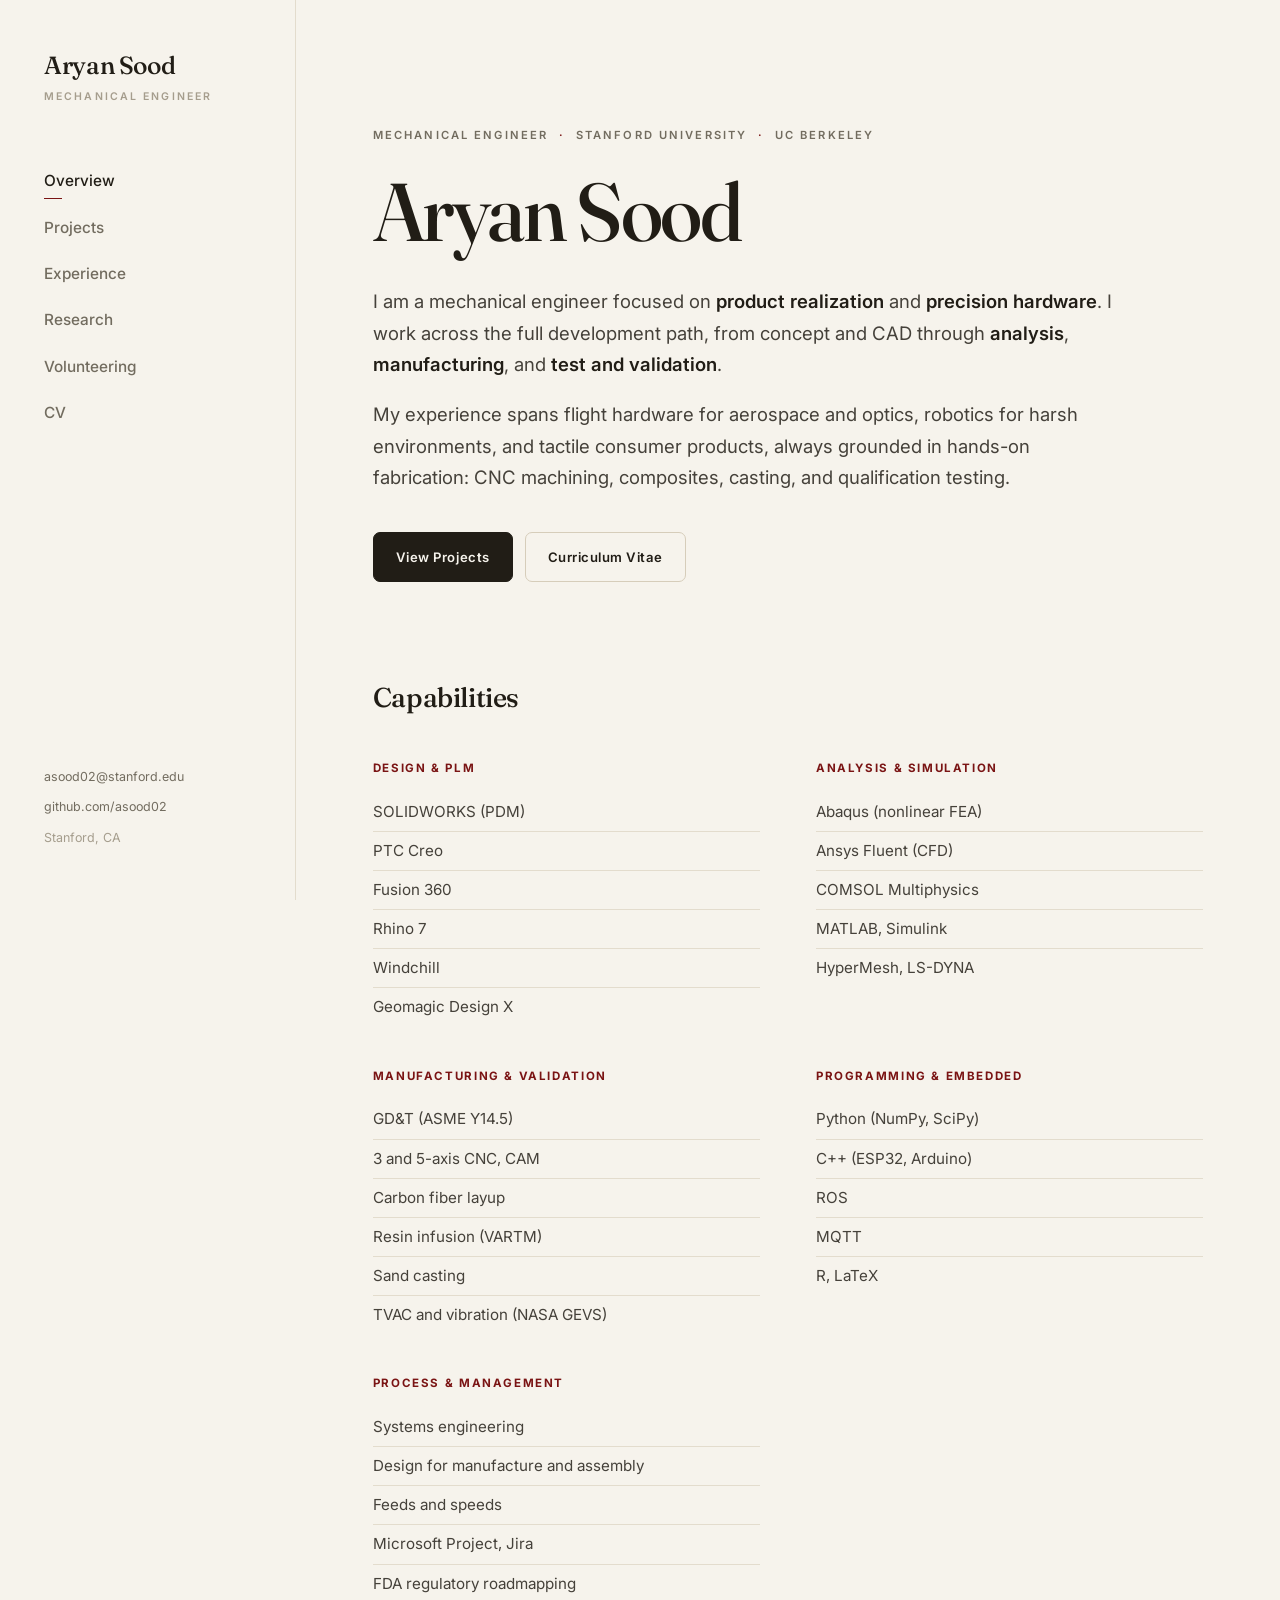
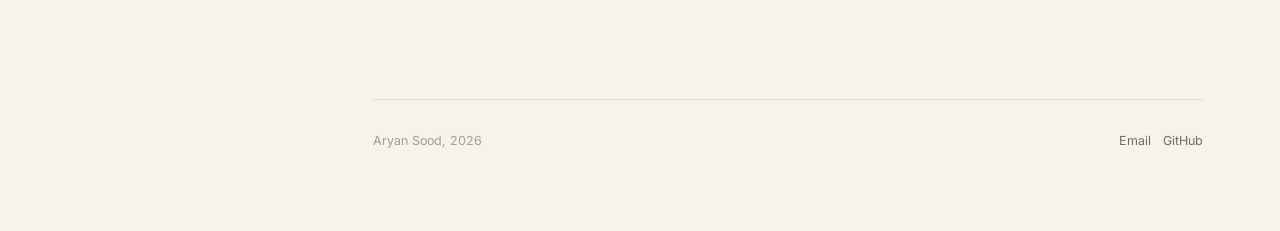
==== commit 9b4d0b9e: "Refine to an editorial design system; reorder by depth; add Narwhal - New design language: warm ivor" ====
--- a/index.html
+++ b/index.html
@@ -1,13 +1,14 @@
 <!DOCTYPE html>
 <html lang="en">
 <head>
+    <script>document.documentElement.classList.add('js')</script>
     <meta charset="UTF-8">
     <meta name="viewport" content="width=device-width, initial-scale=1.0">
-    <title>Aryan Sood — Mechanical Engineer</title>
-    <meta name="description" content="Aryan Sood: mechanical engineer (Stanford / UC Berkeley) specializing in product realization, precision mechanical design, and ruggedized hardware for aerospace, robotics, and consumer products.">
+    <title>Aryan Sood, Mechanical Engineer</title>
+    <meta name="description" content="Aryan Sood is a mechanical engineer (Stanford, UC Berkeley) specializing in product realization and precision hardware across aerospace, robotics, and consumer products.">
     <link rel="preconnect" href="https://fonts.googleapis.com">
     <link rel="preconnect" href="https://fonts.gstatic.com" crossorigin>
-    <link href="https://fonts.googleapis.com/css2?family=Fraunces:ital,opsz,wght@0,9..144,500;0,9..144,600;1,9..144,500;1,9..144,600&family=Inter:wght@400;500;600;700&family=JetBrains+Mono:wght@400;500;600;700&display=swap" rel="stylesheet">
+    <link href="https://fonts.googleapis.com/css2?family=Fraunces:ital,opsz,wght@0,9..144,400;0,9..144,500;0,9..144,600;1,9..144,400;1,9..144,500&family=Inter:wght@400;500;600;700&display=swap" rel="stylesheet">
     <link rel="stylesheet" href="style.css">
 </head>
 <body>
@@ -34,87 +35,84 @@
 
     <main class="main-content">
         <section class="hero">
-            <span class="section-label reveal">Stanford University &nbsp;//&nbsp; UC Berkeley</span>
-            <h1 class="reveal">Mechanical engineering,<br>from <span class="accent">first sketch</span> to <span class="accent">finished part.</span></h1>
+            <span class="section-label reveal">Mechanical Engineer <span class="dot">·</span> Stanford University <span class="dot">·</span> UC Berkeley</span>
+            <h1 class="reveal">Aryan Sood</h1>
             <p class="bio reveal">
-                I design and build precision mechanical systems and ruggedized hardware, owning the path from
-                <strong>concept and CAD</strong> through <strong>analysis</strong>, <strong>manufacturing</strong>,
-                and <strong>test &amp; validation</strong>.
+                I am a mechanical engineer focused on <strong>product realization</strong> and <strong>precision hardware</strong>.
+                I work across the full development path, from concept and CAD through <strong>analysis</strong>,
+                <strong>manufacturing</strong>, and <strong>test and validation</strong>.
             </p>
             <p class="bio reveal">
-                My work spans flight hardware for aerospace and optics, robotics for extreme environments, and
-                tactile consumer products, always grounded in real fabrication: CNC machining, composites, casting,
-                and qualification testing.
+                My experience spans flight hardware for aerospace and optics, robotics for harsh environments, and tactile
+                consumer products, always grounded in hands-on fabrication: CNC machining, composites, casting, and qualification testing.
             </p>
             <div class="hero-cta reveal">
-                <a href="projects.html" class="btn primary">View Projects →</a>
+                <a href="projects.html" class="btn primary">View Projects</a>
                 <a href="cv.html" class="btn ghost">Curriculum Vitae</a>
             </div>
         </section>
 
-        <section class="skills-container">
-            <div class="skill-group reveal">
-                <h3>Design &amp; PLM</h3>
-                <div class="tags">
-                    <span class="tag">SOLIDWORKS (PDM)</span>
-                    <span class="tag">PTC CREO</span>
-                    <span class="tag">FUSION 360</span>
-                    <span class="tag">RHINO 7</span>
-                    <span class="tag">AUTOCAD MEP</span>
-                    <span class="tag">WINDCHILL</span>
-                    <span class="tag">GEOMAGIC DESIGN X</span>
+        <section class="skills">
+            <h2 class="skills-head reveal">Capabilities</h2>
+            <div class="skills-container">
+                <div class="skill-group reveal">
+                    <h3>Design &amp; PLM</h3>
+                    <ul class="skill-list">
+                        <li>SOLIDWORKS (PDM)</li>
+                        <li>PTC Creo</li>
+                        <li>Fusion 360</li>
+                        <li>Rhino 7</li>
+                        <li>Windchill</li>
+                        <li>Geomagic Design X</li>
+                    </ul>
                 </div>
-            </div>
-            <div class="skill-group reveal">
-                <h3>Analysis &amp; Simulation</h3>
-                <div class="tags">
-                    <span class="tag">ABAQUS (NONLINEAR)</span>
-                    <span class="tag">ANSYS FLUENT (CFD)</span>
-                    <span class="tag">COMSOL</span>
-                    <span class="tag">MATLAB / SIMULINK</span>
-                    <span class="tag">HYPERMESH</span>
-                    <span class="tag">LS-DYNA</span>
+                <div class="skill-group reveal">
+                    <h3>Analysis &amp; Simulation</h3>
+                    <ul class="skill-list">
+                        <li>Abaqus (nonlinear FEA)</li>
+                        <li>Ansys Fluent (CFD)</li>
+                        <li>COMSOL Multiphysics</li>
+                        <li>MATLAB, Simulink</li>
+                        <li>HyperMesh, LS-DYNA</li>
+                    </ul>
                 </div>
-            </div>
-            <div class="skill-group reveal">
-                <h3>Manufacturing &amp; Validation</h3>
-                <div class="tags">
-                    <span class="tag">GD&amp;T (ASME Y14.5)</span>
-                    <span class="tag">3 &amp; 5-AXIS CNC</span>
-                    <span class="tag">CAM (HSMWORKS)</span>
-                    <span class="tag">CARBON FIBER LAYUP</span>
-                    <span class="tag">RESIN INFUSION (VARTM)</span>
-                    <span class="tag">SAND CASTING</span>
-                    <span class="tag">TVAC / VIBRATION (GEVS)</span>
+                <div class="skill-group reveal">
+                    <h3>Manufacturing &amp; Validation</h3>
+                    <ul class="skill-list">
+                        <li>GD&amp;T (ASME Y14.5)</li>
+                        <li>3 and 5-axis CNC, CAM</li>
+                        <li>Carbon fiber layup</li>
+                        <li>Resin infusion (VARTM)</li>
+                        <li>Sand casting</li>
+                        <li>TVAC and vibration (NASA GEVS)</li>
+                    </ul>
                 </div>
-            </div>
-            <div class="skill-group reveal">
-                <h3>Programming &amp; Embedded</h3>
-                <div class="tags">
-                    <span class="tag">PYTHON (NumPy / SciPy)</span>
-                    <span class="tag">C++ (ESP32 / Arduino)</span>
-                    <span class="tag">ROS</span>
-                    <span class="tag">MQTT</span>
-                    <span class="tag">R</span>
-                    <span class="tag">LATEX</span>
+                <div class="skill-group reveal">
+                    <h3>Programming &amp; Embedded</h3>
+                    <ul class="skill-list">
+                        <li>Python (NumPy, SciPy)</li>
+                        <li>C++ (ESP32, Arduino)</li>
+                        <li>ROS</li>
+                        <li>MQTT</li>
+                        <li>R, LaTeX</li>
+                    </ul>
                 </div>
-            </div>
-            <div class="skill-group reveal">
-                <h3>Process &amp; Management</h3>
-                <div class="tags">
-                    <span class="tag">SYSTEMS ENGINEERING</span>
-                    <span class="tag">DFM / DFA</span>
-                    <span class="tag">FEEDS &amp; SPEEDS</span>
-                    <span class="tag">MICROSOFT PROJECT</span>
-                    <span class="tag">JIRA / ASANA</span>
-                    <span class="tag">FDA ROADMAPPING</span>
+                <div class="skill-group reveal">
+                    <h3>Process &amp; Management</h3>
+                    <ul class="skill-list">
+                        <li>Systems engineering</li>
+                        <li>Design for manufacture and assembly</li>
+                        <li>Feeds and speeds</li>
+                        <li>Microsoft Project, Jira</li>
+                        <li>FDA regulatory roadmapping</li>
+                    </ul>
                 </div>
             </div>
         </section>
 
         <footer class="page-footer">
-            <span>© 2026 Aryan Sood</span>
-            <span><a href="mailto:asood02@stanford.edu">Email</a> · <a href="https://github.com/asood02" target="_blank" rel="noopener">GitHub</a></span>
+            <span>Aryan Sood, 2026</span>
+            <span><a href="mailto:asood02@stanford.edu">Email</a> &nbsp; <a href="https://github.com/asood02" target="_blank" rel="noopener">GitHub</a></span>
         </footer>
     </main>
 
--- a/style.css
+++ b/style.css
@@ -1,311 +1,182 @@
 /* ============================================================
-   Aryan Sood — Portfolio design system
-   Shared across all pages. Warm editorial light theme, Stanford
-   cardinal accent, Fraunces display + Inter body + JetBrains mono.
+   Aryan Sood , Portfolio
+   Editorial system: warm ivory, espresso ink, restrained cardinal.
+   Fraunces (display), Inter (text), tracked small-caps labels.
    ============================================================ */
 
 :root {
-  --bg: #fbfaf7;
-  --bg-2: #f4f1ea;
-  --surface: #ffffff;
-  --ink: #1b1a17;
-  --ink-soft: #46433d;
-  --muted: #8c867b;
-  --line: #e8e2d6;
-  --line-strong: #d8d0c0;
-  --accent: #8c1515;          /* Stanford Cardinal */
-  --accent-deep: #6f0f0f;
-  --gold: #9a7b3f;            /* restrained warm secondary */
-  --shadow-sm: 0 1px 2px rgba(40, 30, 15, 0.04);
-  --shadow-md: 0 6px 24px rgba(60, 45, 25, 0.08);
-  --shadow-lg: 0 18px 50px rgba(40, 30, 15, 0.16);
-  --sidebar-w: 300px;
-  --maxw: 1180px;
-  --r: 10px;
+  --bg: #f6f3ec;
+  --bg-2: #efeadf;
+  --surface: #fcfaf5;
+  --ink: #211d16;
+  --ink-soft: #45413a;
+  --muted: #726c5f;
+  --faint: #a59d8d;
+  --line: #e3dccd;
+  --line-2: #d6cdba;
+  --accent: #7a1414;
+  --accent-deep: #5c0d0d;
+  --shadow-sm: 0 1px 2px rgba(60, 45, 20, 0.05);
+  --shadow-md: 0 10px 30px rgba(60, 45, 20, 0.10);
+  --shadow-lg: 0 24px 60px rgba(40, 30, 12, 0.18);
+  --sidebar-w: 296px;
+  --maxw: 1060px;
+  --r: 8px;
 }
 
 * { box-sizing: border-box; margin: 0; padding: 0; }
-
 html { scroll-behavior: smooth; }
 
 body {
   background: var(--bg);
-  color: var(--ink);
+  color: var(--ink-soft);
   font-family: "Inter", "Segoe UI", system-ui, sans-serif;
-  line-height: 1.65;
+  font-size: 16px;
+  line-height: 1.72;
   -webkit-font-smoothing: antialiased;
   text-rendering: optimizeLegibility;
 }
-
 a { color: inherit; }
 img { display: block; max-width: 100%; }
+::selection { background: rgba(122, 20, 20, 0.12); }
 
-::selection { background: rgba(140, 21, 21, 0.14); }
+.serif { font-family: "Fraunces", Georgia, serif; }
 
 /* ---------------- Sidebar ---------------- */
 .sidebar {
-  position: fixed;
-  inset: 0 auto 0 0;
-  width: var(--sidebar-w);
-  background: linear-gradient(180deg, #fffdfa, var(--bg-2));
-  border-right: 1px solid var(--line);
-  padding: 46px 40px;
-  display: flex;
-  flex-direction: column;
-  justify-content: space-between;
-  z-index: 1000;
+  position: fixed; inset: 0 auto 0 0; width: var(--sidebar-w);
+  background: var(--bg); border-right: 1px solid var(--line);
+  padding: 52px 44px; display: flex; flex-direction: column; justify-content: space-between; z-index: 1000;
 }
 .sidebar-top { display: flex; flex-direction: column; }
-.logo {
-  font-family: "Fraunces", Georgia, serif;
-  font-size: 1.5rem;
-  font-weight: 600;
-  letter-spacing: -0.01em;
-  color: var(--ink);
-  text-decoration: none;
-  line-height: 1.1;
-}
-.logo-sub {
-  font-family: "JetBrains Mono", monospace;
-  font-size: 0.7rem;
-  text-transform: uppercase;
-  letter-spacing: 0.18em;
-  color: var(--muted);
-  margin-top: 8px;
-  margin-bottom: 46px;
-}
-.nav-links { display: flex; flex-direction: column; gap: 2px; }
-.nav-links a {
-  position: relative;
-  text-decoration: none;
-  color: var(--ink-soft);
-  font-weight: 500;
-  font-size: 1rem;
-  padding: 9px 0 9px 18px;
-  transition: color 0.18s, padding 0.18s;
-}
-.nav-links a::before {
-  content: "";
-  position: absolute; left: 0; top: 50%;
-  width: 6px; height: 1px; background: var(--line-strong);
-  transform: translateY(-50%); transition: all 0.18s;
-}
-.nav-links a:hover { color: var(--ink); padding-left: 22px; }
-.nav-links a:hover::before { width: 12px; background: var(--accent); }
-.nav-links a.active { color: var(--accent); font-weight: 600; }
-.nav-links a.active::before { width: 12px; height: 2px; background: var(--accent); }
-
-.sidebar-bottom {
-  display: flex; flex-direction: column; gap: 10px;
-  font-family: "JetBrains Mono", monospace;
-  font-size: 0.78rem;
-}
-.sidebar-bottom a { color: var(--ink-soft); text-decoration: none; transition: color 0.18s; width: fit-content; }
+.logo { font-family: "Fraunces", Georgia, serif; font-size: 1.55rem; font-weight: 500; letter-spacing: -0.015em; color: var(--ink); text-decoration: none; line-height: 1.05; }
+.logo-sub { font-size: 0.66rem; font-weight: 600; text-transform: uppercase; letter-spacing: 0.2em; color: var(--faint); margin-top: 10px; margin-bottom: 52px; }
+.nav-links { display: flex; flex-direction: column; }
+.nav-links a { position: relative; text-decoration: none; color: var(--muted); font-size: 0.96rem; font-weight: 500; padding: 10px 0; transition: color 0.2s; }
+.nav-links a::after { content: ""; position: absolute; left: 0; bottom: 6px; height: 1px; width: 0; background: var(--accent); transition: width 0.25s ease; }
+.nav-links a:hover { color: var(--ink); }
+.nav-links a:hover::after { width: 18px; }
+.nav-links a.active { color: var(--ink); }
+.nav-links a.active::after { width: 18px; }
+.sidebar-bottom { display: flex; flex-direction: column; gap: 9px; font-size: 0.78rem; color: var(--muted); }
+.sidebar-bottom a { text-decoration: none; transition: color 0.2s; width: fit-content; }
 .sidebar-bottom a:hover { color: var(--accent); }
-.sidebar-bottom .loc { color: var(--muted); }
-
-.nav-toggle {
-  display: none;
-  position: fixed; top: 18px; right: 18px; z-index: 1100;
-  width: 46px; height: 46px; border-radius: 10px;
-  background: var(--surface); border: 1px solid var(--line-strong);
-  font-size: 1.2rem; cursor: pointer; box-shadow: var(--shadow-sm);
-}
+.sidebar-bottom .loc { color: var(--faint); }
+.nav-toggle { display: none; position: fixed; top: 18px; right: 18px; z-index: 1100; width: 46px; height: 46px; border-radius: 9px; background: var(--surface); border: 1px solid var(--line-2); font-size: 1.15rem; cursor: pointer; box-shadow: var(--shadow-sm); }
 
 /* ---------------- Main ---------------- */
-.main-content {
-  margin-left: var(--sidebar-w);
-  padding: 96px 7vw;
-  max-width: calc(var(--maxw) + 14vw);
-}
+.main-content { margin-left: var(--sidebar-w); padding: 120px 6vw 80px; max-width: calc(var(--maxw) + 12vw); }
+.section-label { font-size: 0.7rem; font-weight: 600; text-transform: uppercase; letter-spacing: 0.19em; color: var(--muted); display: block; margin-bottom: 26px; }
+.section-label .dot { color: var(--accent); margin: 0 0.5em; }
+h1.page-title { font-family: "Fraunces", Georgia, serif; font-weight: 500; font-size: clamp(2.6rem, 5.2vw, 3.8rem); letter-spacing: -0.025em; line-height: 1.02; color: var(--ink); margin-bottom: 22px; }
+.page-intro { font-size: 1.08rem; color: var(--muted); max-width: 56ch; margin-bottom: 80px; }
 
-.section-label {
-  font-family: "JetBrains Mono", monospace;
-  font-size: 0.74rem;
-  text-transform: uppercase;
-  letter-spacing: 0.2em;
-  color: var(--accent);
-  font-weight: 600;
-  display: block;
-  margin-bottom: 22px;
-}
-
-h1.page-title {
-  font-family: "Fraunces", Georgia, serif;
-  font-size: clamp(2.4rem, 5vw, 3.4rem);
-  font-weight: 600;
-  letter-spacing: -0.02em;
-  line-height: 1.05;
-  margin-bottom: 18px;
-}
-.page-intro {
-  font-size: 1.12rem; color: var(--ink-soft); max-width: 60ch;
-  margin-bottom: 64px;
-}
-.rule { height: 1px; background: var(--line); border: 0; margin: 0 0 56px; }
-
-/* ---------------- Hero (index) ---------------- */
-.hero { padding-top: 10px; }
-.hero h1 {
-  font-family: "Fraunces", Georgia, serif;
-  font-size: clamp(2.8rem, 7vw, 5rem);
-  font-weight: 600;
-  letter-spacing: -0.025em;
-  line-height: 1.0;
-  margin-bottom: 28px;
-}
-.hero h1 .accent { color: var(--accent); font-style: italic; }
-.bio { font-size: 1.22rem; color: var(--ink-soft); max-width: 64ch; margin-bottom: 22px; }
+/* ---------------- Hero ---------------- */
+.hero { padding-top: 6px; margin-bottom: 92px; }
+.hero h1 { font-family: "Fraunces", Georgia, serif; font-weight: 500; font-size: clamp(3rem, 6.4vw, 5.2rem); letter-spacing: -0.03em; line-height: 0.99; color: var(--ink); margin: 26px 0 34px; }
+.bio { font-size: 1.16rem; color: var(--ink-soft); max-width: 62ch; line-height: 1.7; margin-bottom: 18px; }
 .bio strong { color: var(--ink); font-weight: 600; }
-.hero-cta { display: flex; gap: 14px; flex-wrap: wrap; margin: 34px 0 10px; }
-.btn {
-  display: inline-flex; align-items: center; gap: 8px;
-  font-family: "JetBrains Mono", monospace; font-size: 0.82rem; font-weight: 600;
-  padding: 13px 22px; border-radius: 8px; text-decoration: none; cursor: pointer;
-  border: 1px solid var(--line-strong); transition: all 0.18s;
-}
-.btn.primary { background: var(--accent); color: #fff; border-color: var(--accent); }
-.btn.primary:hover { background: var(--accent-deep); transform: translateY(-2px); box-shadow: var(--shadow-md); }
+.hero-cta { display: flex; gap: 12px; flex-wrap: wrap; margin-top: 38px; }
+.btn { display: inline-flex; align-items: center; gap: 8px; text-decoration: none; cursor: pointer; font-size: 0.82rem; font-weight: 600; letter-spacing: 0.04em; padding: 13px 22px; border-radius: 7px; border: 1px solid var(--line-2); transition: all 0.2s; }
+.btn.primary { background: var(--ink); color: var(--bg); border-color: var(--ink); }
+.btn.primary:hover { background: var(--accent); border-color: var(--accent); transform: translateY(-2px); box-shadow: var(--shadow-md); }
 .btn.ghost { background: transparent; color: var(--ink); }
-.btn.ghost:hover { border-color: var(--accent); color: var(--accent); transform: translateY(-2px); }
+.btn.ghost:hover { border-color: var(--ink); transform: translateY(-2px); }
 
 /* ---------------- Skills ---------------- */
-.skills-container {
-  display: grid; grid-template-columns: repeat(auto-fit, minmax(280px, 1fr));
-  gap: 36px 48px; margin-top: 56px;
-}
-.skill-group h3 {
-  font-size: 0.92rem; font-weight: 700; text-transform: uppercase; letter-spacing: 0.06em;
-  margin-bottom: 16px; padding-bottom: 10px; border-bottom: 1px solid var(--line);
-}
-.tags { display: flex; flex-wrap: wrap; gap: 8px; }
-.tag {
-  background: var(--surface); border: 1px solid var(--line); color: var(--ink-soft);
-  padding: 6px 11px; border-radius: 6px;
-  font-family: "JetBrains Mono", monospace; font-size: 0.72rem;
-  transition: all 0.16s;
-}
-.tag:hover { border-color: var(--accent); color: var(--accent); }
+.skills-head { font-family: "Fraunces", serif; font-weight: 500; font-size: 1.7rem; color: var(--ink); margin-bottom: 38px; letter-spacing: -0.015em; }
+.skills-container { display: grid; grid-template-columns: repeat(auto-fit, minmax(250px, 1fr)); gap: 40px 56px; }
+.skill-group h3 { font-size: 0.72rem; font-weight: 700; text-transform: uppercase; letter-spacing: 0.14em; color: var(--accent); margin-bottom: 14px; }
+.skill-list { list-style: none; }
+.skill-list li { color: var(--ink-soft); font-size: 0.95rem; padding: 6px 0; border-bottom: 1px solid var(--line); }
+.skill-list li:last-child { border-bottom: 0; }
 
-/* ---------------- Projects grid ---------------- */
-.grid {
-  display: grid; grid-template-columns: repeat(auto-fill, minmax(340px, 1fr)); gap: 44px 36px;
-}
-.card { cursor: pointer; }
-.card-img-wrapper {
-  width: 100%; aspect-ratio: 16 / 10; overflow: hidden; border-radius: var(--r);
-  border: 1px solid var(--line); background: var(--bg-2); margin-bottom: 18px;
-  box-shadow: var(--shadow-sm); transition: box-shadow 0.25s, transform 0.25s;
-}
-.card:hover .card-img-wrapper { box-shadow: var(--shadow-md); transform: translateY(-4px); }
-.card-img { width: 100%; height: 100%; object-fit: cover; filter: grayscale(80%) contrast(0.98); transition: filter 0.5s, transform 0.6s; }
-.card:hover .card-img { filter: grayscale(0%); transform: scale(1.04); }
-.card-meta {
-  font-family: "JetBrains Mono", monospace; font-size: 0.7rem; letter-spacing: 0.08em;
-  color: var(--accent); font-weight: 600; display: block; margin-bottom: 7px;
-}
-.card-title { font-family: "Fraunces", Georgia, serif; font-size: 1.4rem; font-weight: 600; line-height: 1.15; margin-bottom: 8px; }
-.card p { color: var(--ink-soft); font-size: 0.96rem; line-height: 1.55; }
-
-/* SVG cover (projects without a photo) */
-.cover-svg { width: 100%; height: 100%; display: block; }
+/* ---------------- Work index ---------------- */
+.work-list { border-bottom: 1px solid var(--line); }
+.work-item { display: grid; grid-template-columns: 50px 1fr 188px; gap: 36px; align-items: center; padding: 32px 8px 32px 0; border-top: 1px solid var(--line); cursor: pointer; transition: background 0.25s, padding-left 0.25s; }
+.work-item:hover { background: var(--bg-2); padding-left: 14px; }
+.work-num { font-family: "Fraunces", serif; font-size: 1rem; color: var(--faint); font-variant-numeric: tabular-nums; }
+.work-cat { font-size: 0.66rem; font-weight: 600; text-transform: uppercase; letter-spacing: 0.16em; color: var(--muted); margin-bottom: 9px; display: block; }
+.work-cat .dot { color: var(--accent); margin: 0 0.45em; }
+.work-title { font-family: "Fraunces", serif; font-weight: 500; font-size: 1.6rem; letter-spacing: -0.02em; line-height: 1.1; color: var(--ink); margin-bottom: 7px; }
+.work-item:hover .work-title { color: var(--accent); }
+.work-desc { font-size: 0.96rem; color: var(--muted); max-width: 56ch; }
+.work-thumb { width: 188px; aspect-ratio: 16 / 11; overflow: hidden; border-radius: var(--r); border: 1px solid var(--line); background: var(--bg-2); box-shadow: var(--shadow-sm); }
+.work-thumb img, .work-thumb svg { width: 100%; height: 100%; object-fit: cover; display: block; transition: transform 0.6s cubic-bezier(0.2,0.7,0.2,1); }
+.work-item:hover .work-thumb img, .work-item:hover .work-thumb svg { transform: scale(1.05); }
 
 /* ---------------- Modal ---------------- */
-.modal {
-  display: none; position: fixed; inset: 0; z-index: 2000;
-  background: rgba(27, 26, 23, 0.45); backdrop-filter: blur(4px);
-  align-items: flex-start; justify-content: center; overflow-y: auto; padding: 5vh 20px;
-  opacity: 0; transition: opacity 0.2s;
-}
+.modal { display: none; position: fixed; inset: 0; z-index: 2000; background: rgba(33, 29, 22, 0.5); backdrop-filter: blur(5px); align-items: flex-start; justify-content: center; overflow-y: auto; padding: 5vh 20px; opacity: 0; transition: opacity 0.22s; }
 .modal.active { display: flex; opacity: 1; }
-.modal-content {
-  background: var(--surface); width: 100%; max-width: 860px;
-  padding: 56px clamp(28px, 5vw, 64px); border-radius: 14px;
-  box-shadow: var(--shadow-lg); position: relative;
-  transform: translateY(16px); transition: transform 0.3s cubic-bezier(0.2, 0.9, 0.3, 1.2);
-}
+.modal-content { background: var(--surface); width: 100%; max-width: 820px; padding: 58px clamp(28px, 5vw, 66px); border-radius: 12px; box-shadow: var(--shadow-lg); position: relative; transform: translateY(18px); transition: transform 0.32s cubic-bezier(0.2,0.9,0.3,1.15); }
 .modal.active .modal-content { transform: translateY(0); }
-.close-btn {
-  position: absolute; top: 22px; right: 22px; cursor: pointer;
-  font-family: "JetBrains Mono", monospace; font-size: 0.72rem; font-weight: 700; letter-spacing: 0.05em;
-  background: var(--ink); color: #fff; border: none; padding: 9px 16px; border-radius: 7px; transition: background 0.18s;
-}
-.close-btn:hover { background: var(--accent); }
-.modal h2 { font-family: "Fraunces", Georgia, serif; font-size: clamp(1.8rem, 4vw, 2.6rem); font-weight: 600; line-height: 1.05; margin-bottom: 10px; }
-.modal-meta { font-family: "JetBrains Mono", monospace; color: var(--accent); font-size: 0.82rem; font-weight: 600; display: block; margin-bottom: 12px; }
-.team-tag { display: block; font-size: 0.92rem; color: var(--muted); font-style: italic; margin-bottom: 28px; padding-bottom: 22px; border-bottom: 1px solid var(--line); }
-.modal-body h3 {
-  font-family: "Inter", sans-serif; font-size: 0.86rem; text-transform: uppercase; letter-spacing: 0.08em;
-  color: var(--accent); margin: 36px 0 14px; font-weight: 700;
-}
-.modal-body p { font-size: 1.04rem; color: var(--ink-soft); margin-bottom: 18px; }
+.close-btn { position: absolute; top: 22px; right: 22px; cursor: pointer; font-size: 0.7rem; font-weight: 600; letter-spacing: 0.08em; text-transform: uppercase; background: transparent; color: var(--muted); border: 1px solid var(--line-2); padding: 9px 15px; border-radius: 7px; transition: all 0.2s; }
+.close-btn:hover { color: var(--accent); border-color: var(--accent); }
+.modal h2 { font-family: "Fraunces", serif; font-size: clamp(1.9rem, 4vw, 2.7rem); font-weight: 500; letter-spacing: -0.025em; line-height: 1.02; color: var(--ink); margin-bottom: 12px; }
+.modal-meta { font-size: 0.7rem; font-weight: 600; text-transform: uppercase; letter-spacing: 0.15em; color: var(--muted); display: block; margin-bottom: 14px; }
+.modal-meta .dot { color: var(--accent); margin: 0 0.5em; }
+.team-tag { display: block; font-size: 0.94rem; color: var(--muted); font-style: italic; margin-bottom: 30px; padding-bottom: 24px; border-bottom: 1px solid var(--line); }
+.modal-body h3 { font-size: 0.72rem; text-transform: uppercase; letter-spacing: 0.14em; color: var(--accent); margin: 34px 0 14px; font-weight: 700; }
+.modal-body p { font-size: 1.03rem; color: var(--ink-soft); margin-bottom: 18px; }
 .modal-body ul { list-style: none; margin-bottom: 18px; }
-.modal-body li { position: relative; padding-left: 22px; font-size: 1.04rem; color: var(--ink-soft); margin-bottom: 11px; }
-.modal-body li::before { content: "—"; position: absolute; left: 0; color: var(--accent); font-weight: 700; }
+.modal-body li { position: relative; padding-left: 24px; font-size: 1.03rem; color: var(--ink-soft); margin-bottom: 11px; }
+.modal-body li::before { content: ""; position: absolute; left: 4px; top: 13px; width: 8px; height: 1px; background: var(--accent); }
 .modal-body li strong, .modal-body p strong { color: var(--ink); font-weight: 600; }
-.modal-figs { display: grid; grid-template-columns: repeat(auto-fit, minmax(200px, 1fr)); gap: 14px; margin: 8px 0 28px; }
+.modal-hero { width: 100%; height: auto; border-radius: var(--r); border: 1px solid var(--line); margin-bottom: 8px; }
+.modal-cap { font-size: 0.8rem; color: var(--faint); font-style: italic; margin-bottom: 26px; }
+.modal-figs { display: grid; grid-template-columns: repeat(auto-fit, minmax(200px, 1fr)); gap: 14px; margin: 8px 0 26px; }
 .modal-figs img { width: 100%; border-radius: var(--r); border: 1px solid var(--line); background: var(--bg-2); }
-.modal-figs figcaption { font-size: 0.78rem; color: var(--muted); margin-top: 6px; font-style: italic; }
-.spec-row { display: flex; flex-wrap: wrap; gap: 8px 10px; margin: 6px 0 26px; }
-.spec { font-family: "JetBrains Mono", monospace; font-size: 0.72rem; background: var(--bg-2); border: 1px solid var(--line); border-radius: 6px; padding: 6px 10px; color: var(--ink-soft); }
+.modal-figs figcaption { font-size: 0.78rem; color: var(--faint); margin-top: 6px; font-style: italic; }
+.spec-row { display: flex; flex-wrap: wrap; gap: 8px; margin: 4px 0 24px; }
+.spec { font-size: 0.68rem; font-weight: 600; letter-spacing: 0.04em; background: var(--bg-2); border: 1px solid var(--line); border-radius: 6px; padding: 6px 11px; color: var(--muted); text-transform: uppercase; }
 
-/* ---------------- Timeline (experience) ---------------- */
-.timeline { position: relative; margin-left: 6px; }
-.timeline::before { content: ""; position: absolute; left: 0; top: 6px; bottom: 6px; width: 2px; background: var(--line); }
-.timeline-item { position: relative; display: grid; grid-template-columns: 170px 1fr; gap: 44px; padding: 30px 0 30px 38px; }
-.timeline-item::before {
-  content: ""; position: absolute; left: -5px; top: 38px; width: 12px; height: 12px; border-radius: 50%;
-  background: var(--surface); border: 2px solid var(--accent);
-}
-.date { font-family: "JetBrains Mono", monospace; font-size: 0.82rem; color: var(--muted); font-weight: 500; padding-top: 4px; }
-.role-h { font-family: "Fraunces", Georgia, serif; font-size: 1.45rem; font-weight: 600; margin-bottom: 4px; }
-.comp-h { font-size: 1rem; color: var(--accent); font-weight: 500; margin-bottom: 16px; display: block; }
+/* ---------------- Timeline ---------------- */
+.timeline-item { display: grid; grid-template-columns: 168px 1fr; gap: 48px; padding: 34px 0; border-top: 1px solid var(--line); }
+.timeline-item:first-child { border-top: 0; }
+.date { font-size: 0.76rem; font-weight: 600; letter-spacing: 0.06em; color: var(--faint); text-transform: uppercase; padding-top: 6px; }
+.role-h { font-family: "Fraunces", serif; font-size: 1.4rem; font-weight: 500; letter-spacing: -0.015em; color: var(--ink); margin-bottom: 4px; }
+.comp-h { font-size: 0.97rem; color: var(--accent); font-weight: 500; margin-bottom: 18px; display: block; }
 .details-list { list-style: none; }
-.details-list li { position: relative; padding-left: 22px; margin-bottom: 10px; color: var(--ink-soft); font-size: 0.99rem; }
-.details-list li::before { content: "→"; position: absolute; left: 0; color: var(--accent); font-weight: 700; }
+.details-list li { position: relative; padding-left: 22px; margin-bottom: 10px; color: var(--ink-soft); font-size: 0.98rem; }
+.details-list li::before { content: ""; position: absolute; left: 0; top: 13px; width: 8px; height: 1px; background: var(--accent); }
 
 /* ---------------- Research ---------------- */
-.pub-item { padding: 36px 0; border-bottom: 1px solid var(--line); }
-.pub-meta { font-family: "JetBrains Mono", monospace; font-size: 0.78rem; color: var(--accent); font-weight: 600; display: block; margin-bottom: 12px; }
-.pub-title { font-family: "Fraunces", Georgia, serif; font-size: 1.5rem; font-weight: 600; line-height: 1.25; margin-bottom: 8px; }
-.pub-conf { font-style: italic; color: var(--muted); margin-bottom: 20px; display: block; }
-.abstract { font-size: 1.02rem; color: var(--ink-soft); background: var(--bg-2); padding: 24px 26px; border-radius: var(--r); border-left: 3px solid var(--accent); }
+.pub-item { padding: 38px 0; border-top: 1px solid var(--line); }
+.pub-item:first-of-type { border-top: 0; }
+.pub-meta { font-size: 0.72rem; font-weight: 600; letter-spacing: 0.12em; color: var(--muted); text-transform: uppercase; display: block; margin-bottom: 12px; }
+.pub-title { font-family: "Fraunces", serif; font-size: 1.5rem; font-weight: 500; letter-spacing: -0.015em; line-height: 1.25; color: var(--ink); margin-bottom: 8px; }
+.pub-conf { font-style: italic; color: var(--muted); margin-bottom: 22px; display: block; }
+.abstract { font-size: 1.0rem; color: var(--ink-soft); background: var(--bg-2); padding: 26px 28px; border-radius: var(--r); border-left: 2px solid var(--accent); }
 .abstract strong { color: var(--ink); }
 
 /* ---------------- Volunteering ---------------- */
-.vol-item { display: grid; grid-template-columns: 160px 1fr; gap: 40px; padding: 30px 0; border-bottom: 1px solid var(--line); }
-.vol-item h3 { font-family: "Fraunces", Georgia, serif; font-size: 1.3rem; font-weight: 600; margin-bottom: 4px; }
+.vol-item { display: grid; grid-template-columns: 160px 1fr; gap: 48px; padding: 32px 0; border-top: 1px solid var(--line); }
+.vol-item:first-of-type { border-top: 0; }
+.vol-item h3 { font-family: "Fraunces", serif; font-size: 1.26rem; font-weight: 500; color: var(--ink); margin-bottom: 4px; }
 .vol-item .org { font-style: italic; color: var(--accent); margin-bottom: 14px; display: block; }
 .vol-item p { color: var(--ink-soft); }
 
 /* ---------------- CV ---------------- */
-.cv-wrap { max-width: 620px; }
-.cv-wrap p { color: var(--ink-soft); font-size: 1.08rem; margin-bottom: 30px; }
+.cv-wrap { max-width: 600px; }
+.cv-wrap p { color: var(--ink-soft); font-size: 1.05rem; margin-bottom: 30px; }
 
 /* ---------------- Footer ---------------- */
-.page-footer {
-  margin-top: 90px; padding-top: 30px; border-top: 1px solid var(--line);
-  display: flex; justify-content: space-between; flex-wrap: wrap; gap: 14px;
-  font-family: "JetBrains Mono", monospace; font-size: 0.76rem; color: var(--muted);
-}
-.page-footer a { color: var(--ink-soft); text-decoration: none; }
+.page-footer { margin-top: 96px; padding-top: 30px; border-top: 1px solid var(--line); display: flex; justify-content: space-between; flex-wrap: wrap; gap: 14px; font-size: 0.78rem; color: var(--faint); }
+.page-footer a { color: var(--muted); text-decoration: none; }
 .page-footer a:hover { color: var(--accent); }
 
-/* ---------------- Scroll reveal ---------------- */
-.reveal { opacity: 0; transform: translateY(22px); transition: opacity 0.7s cubic-bezier(0.2, 0.7, 0.2, 1), transform 0.7s cubic-bezier(0.2, 0.7, 0.2, 1); }
-.reveal.in { opacity: 1; transform: none; }
-@media (prefers-reduced-motion: reduce) { .reveal { opacity: 1; transform: none; transition: none; } html { scroll-behavior: auto; } }
+/* ---------------- Reveal (gated on .js) ---------------- */
+.js .reveal { opacity: 0; transform: translateY(20px); transition: opacity 0.8s cubic-bezier(0.2,0.7,0.2,1), transform 0.8s cubic-bezier(0.2,0.7,0.2,1); }
+.js .reveal.in { opacity: 1; transform: none; }
+@media (prefers-reduced-motion: reduce) { .js .reveal { opacity: 1; transform: none; transition: none; } html { scroll-behavior: auto; } }
 
 /* ---------------- Responsive ---------------- */
 @media (max-width: 920px) {
   .nav-toggle { display: block; }
-  .sidebar {
-    transform: translateX(-100%); transition: transform 0.3s ease;
-    width: 280px; box-shadow: var(--shadow-lg);
-  }
+  .sidebar { transform: translateX(-100%); transition: transform 0.3s ease; width: 270px; box-shadow: var(--shadow-lg); }
   .sidebar.open { transform: translateX(0); }
-  .main-content { margin-left: 0; padding: 80px 24px; }
+  .main-content { margin-left: 0; padding: 84px 22px 60px; }
+  .work-item { grid-template-columns: 34px 1fr; gap: 20px; }
+  .work-thumb { display: none; }
   .timeline-item, .vol-item { grid-template-columns: 1fr; gap: 8px; }
-  .timeline-item { padding-left: 30px; }
-  .grid { grid-template-columns: 1fr; }
 }
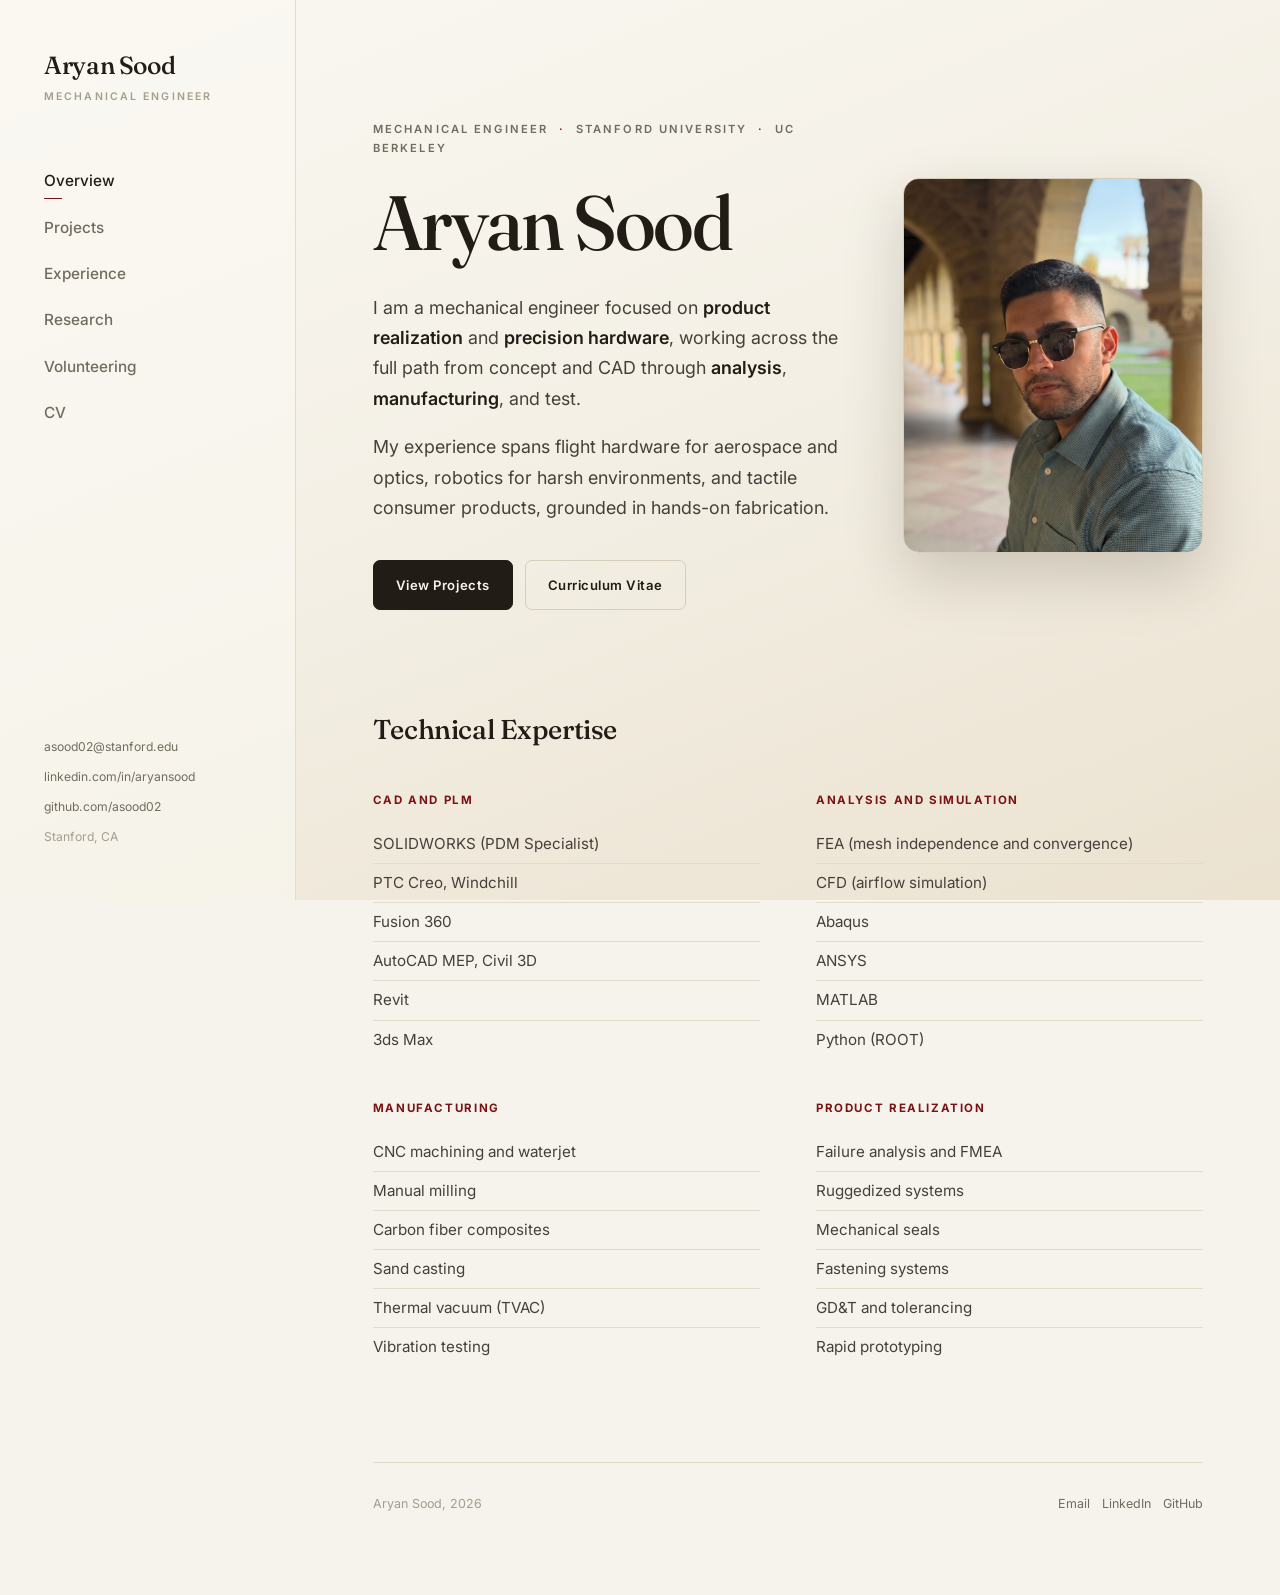
==== commit 61bacbf0: "Grid project layout, photo hero, real CV, beige gradient - Projects shown as a card grid with full i" ====
--- a/index.html
+++ b/index.html
@@ -5,7 +5,7 @@
     <meta charset="UTF-8">
     <meta name="viewport" content="width=device-width, initial-scale=1.0">
     <title>Aryan Sood, Mechanical Engineer</title>
-    <meta name="description" content="Aryan Sood is a mechanical engineer (Stanford, UC Berkeley) specializing in product realization and precision hardware across aerospace, robotics, and consumer products.">
+    <meta name="description" content="Aryan Sood is a mechanical engineer (Stanford MS, UC Berkeley BS) specializing in product realization and precision hardware across aerospace, robotics, and consumer products.">
     <link rel="preconnect" href="https://fonts.googleapis.com">
     <link rel="preconnect" href="https://fonts.gstatic.com" crossorigin>
     <link href="https://fonts.googleapis.com/css2?family=Fraunces:ital,opsz,wght@0,9..144,400;0,9..144,500;0,9..144,600;1,9..144,400;1,9..144,500&family=Inter:wght@400;500;600;700&display=swap" rel="stylesheet">
@@ -28,6 +28,7 @@
         </div>
         <div class="sidebar-bottom">
             <a href="mailto:asood02@stanford.edu">asood02@stanford.edu</a>
+            <a href="https://www.linkedin.com/in/aryansood" target="_blank" rel="noopener">linkedin.com/in/aryansood</a>
             <a href="https://github.com/asood02" target="_blank" rel="noopener">github.com/asood02</a>
             <span class="loc">Stanford, CA</span>
         </div>
@@ -35,76 +36,74 @@
 
     <main class="main-content">
         <section class="hero">
-            <span class="section-label reveal">Mechanical Engineer <span class="dot">·</span> Stanford University <span class="dot">·</span> UC Berkeley</span>
-            <h1 class="reveal">Aryan Sood</h1>
-            <p class="bio reveal">
-                I am a mechanical engineer focused on <strong>product realization</strong> and <strong>precision hardware</strong>.
-                I work across the full development path, from concept and CAD through <strong>analysis</strong>,
-                <strong>manufacturing</strong>, and <strong>test and validation</strong>.
-            </p>
-            <p class="bio reveal">
-                My experience spans flight hardware for aerospace and optics, robotics for harsh environments, and tactile
-                consumer products, always grounded in hands-on fabrication: CNC machining, composites, casting, and qualification testing.
-            </p>
-            <div class="hero-cta reveal">
-                <a href="projects.html" class="btn primary">View Projects</a>
-                <a href="cv.html" class="btn ghost">Curriculum Vitae</a>
+            <div class="hero-grid">
+                <div class="hero-text">
+                    <span class="section-label reveal">Mechanical Engineer <span class="dot">·</span> Stanford University <span class="dot">·</span> UC Berkeley</span>
+                    <h1 class="reveal">Aryan Sood</h1>
+                    <p class="bio reveal">
+                        I am a mechanical engineer focused on <strong>product realization</strong> and <strong>precision hardware</strong>,
+                        working across the full path from concept and CAD through <strong>analysis</strong>, <strong>manufacturing</strong>, and test.
+                    </p>
+                    <p class="bio reveal">
+                        My experience spans flight hardware for aerospace and optics, robotics for harsh environments, and tactile
+                        consumer products, grounded in hands-on fabrication.
+                    </p>
+                    <div class="hero-cta reveal">
+                        <a href="projects.html" class="btn primary">View Projects</a>
+                        <a href="cv.html" class="btn ghost">Curriculum Vitae</a>
+                    </div>
+                </div>
+                <div class="hero-portrait reveal">
+                    <img src="images/aryan.jpg" alt="Portrait of Aryan Sood">
+                </div>
             </div>
         </section>
 
         <section class="skills">
-            <h2 class="skills-head reveal">Capabilities</h2>
+            <h2 class="skills-head reveal">Technical Expertise</h2>
             <div class="skills-container">
                 <div class="skill-group reveal">
-                    <h3>Design &amp; PLM</h3>
+                    <h3>CAD and PLM</h3>
                     <ul class="skill-list">
-                        <li>SOLIDWORKS (PDM)</li>
-                        <li>PTC Creo</li>
+                        <li>SOLIDWORKS (PDM Specialist)</li>
+                        <li>PTC Creo, Windchill</li>
                         <li>Fusion 360</li>
-                        <li>Rhino 7</li>
-                        <li>Windchill</li>
-                        <li>Geomagic Design X</li>
+                        <li>AutoCAD MEP, Civil 3D</li>
+                        <li>Revit</li>
+                        <li>3ds Max</li>
                     </ul>
                 </div>
                 <div class="skill-group reveal">
-                    <h3>Analysis &amp; Simulation</h3>
+                    <h3>Analysis and Simulation</h3>
                     <ul class="skill-list">
-                        <li>Abaqus (nonlinear FEA)</li>
-                        <li>Ansys Fluent (CFD)</li>
-                        <li>COMSOL Multiphysics</li>
-                        <li>MATLAB, Simulink</li>
-                        <li>HyperMesh, LS-DYNA</li>
+                        <li>FEA (mesh independence and convergence)</li>
+                        <li>CFD (airflow simulation)</li>
+                        <li>Abaqus</li>
+                        <li>ANSYS</li>
+                        <li>MATLAB</li>
+                        <li>Python (ROOT)</li>
                     </ul>
                 </div>
                 <div class="skill-group reveal">
-                    <h3>Manufacturing &amp; Validation</h3>
+                    <h3>Manufacturing</h3>
                     <ul class="skill-list">
-                        <li>GD&amp;T (ASME Y14.5)</li>
-                        <li>3 and 5-axis CNC, CAM</li>
-                        <li>Carbon fiber layup</li>
-                        <li>Resin infusion (VARTM)</li>
+                        <li>CNC machining and waterjet</li>
+                        <li>Manual milling</li>
+                        <li>Carbon fiber composites</li>
                         <li>Sand casting</li>
-                        <li>TVAC and vibration (NASA GEVS)</li>
+                        <li>Thermal vacuum (TVAC)</li>
+                        <li>Vibration testing</li>
                     </ul>
                 </div>
                 <div class="skill-group reveal">
-                    <h3>Programming &amp; Embedded</h3>
+                    <h3>Product Realization</h3>
                     <ul class="skill-list">
-                        <li>Python (NumPy, SciPy)</li>
-                        <li>C++ (ESP32, Arduino)</li>
-                        <li>ROS</li>
-                        <li>MQTT</li>
-                        <li>R, LaTeX</li>
-                    </ul>
-                </div>
-                <div class="skill-group reveal">
-                    <h3>Process &amp; Management</h3>
-                    <ul class="skill-list">
-                        <li>Systems engineering</li>
-                        <li>Design for manufacture and assembly</li>
-                        <li>Feeds and speeds</li>
-                        <li>Microsoft Project, Jira</li>
-                        <li>FDA regulatory roadmapping</li>
+                        <li>Failure analysis and FMEA</li>
+                        <li>Ruggedized systems</li>
+                        <li>Mechanical seals</li>
+                        <li>Fastening systems</li>
+                        <li>GD&amp;T and tolerancing</li>
+                        <li>Rapid prototyping</li>
                     </ul>
                 </div>
             </div>
@@ -112,7 +111,7 @@
 
         <footer class="page-footer">
             <span>Aryan Sood, 2026</span>
-            <span><a href="mailto:asood02@stanford.edu">Email</a> &nbsp; <a href="https://github.com/asood02" target="_blank" rel="noopener">GitHub</a></span>
+            <span><a href="mailto:asood02@stanford.edu">Email</a> &nbsp; <a href="https://www.linkedin.com/in/aryansood" target="_blank" rel="noopener">LinkedIn</a> &nbsp; <a href="https://github.com/asood02" target="_blank" rel="noopener">GitHub</a></span>
         </footer>
     </main>
 
--- a/style.css
+++ b/style.css
@@ -1,5 +1,5 @@
 /* ============================================================
-   Aryan Sood , Portfolio
+   Aryan Sood, Portfolio
    Editorial system: warm ivory, espresso ink, restrained cardinal.
    Fraunces (display), Inter (text), tracked small-caps labels.
    ============================================================ */
@@ -40,12 +40,18 @@
 img { display: block; max-width: 100%; }
 ::selection { background: rgba(122, 20, 20, 0.12); }
 
+/* Subtle fixed background: a soft off-white to beige gradient. */
+body::before {
+  content: ""; position: fixed; inset: 0; z-index: -1; pointer-events: none;
+  background: linear-gradient(158deg, #faf8f2 0%, #f4f0e6 46%, #ebe2d0 100%);
+}
+
 .serif { font-family: "Fraunces", Georgia, serif; }
 
 /* ---------------- Sidebar ---------------- */
 .sidebar {
   position: fixed; inset: 0 auto 0 0; width: var(--sidebar-w);
-  background: var(--bg); border-right: 1px solid var(--line);
+  background: rgba(250, 248, 242, 0.6); border-right: 1px solid var(--line);
   padding: 52px 44px; display: flex; flex-direction: column; justify-content: space-between; z-index: 1000;
 }
 .sidebar-top { display: flex; flex-direction: column; }
@@ -58,7 +64,7 @@
 .nav-links a:hover::after { width: 18px; }
 .nav-links a.active { color: var(--ink); }
 .nav-links a.active::after { width: 18px; }
-.sidebar-bottom { display: flex; flex-direction: column; gap: 9px; font-size: 0.78rem; color: var(--muted); }
+.sidebar-bottom { display: flex; flex-direction: column; gap: 9px; font-size: 0.76rem; color: var(--muted); }
 .sidebar-bottom a { text-decoration: none; transition: color 0.2s; width: fit-content; }
 .sidebar-bottom a:hover { color: var(--accent); }
 .sidebar-bottom .loc { color: var(--faint); }
@@ -72,11 +78,15 @@
 .page-intro { font-size: 1.08rem; color: var(--muted); max-width: 56ch; margin-bottom: 80px; }
 
 /* ---------------- Hero ---------------- */
-.hero { padding-top: 6px; margin-bottom: 92px; }
-.hero h1 { font-family: "Fraunces", Georgia, serif; font-weight: 500; font-size: clamp(3rem, 6.4vw, 5.2rem); letter-spacing: -0.03em; line-height: 0.99; color: var(--ink); margin: 26px 0 34px; }
-.bio { font-size: 1.16rem; color: var(--ink-soft); max-width: 62ch; line-height: 1.7; margin-bottom: 18px; }
+.hero { margin-bottom: 96px; }
+.hero-grid { display: grid; grid-template-columns: 1fr 300px; gap: 64px; align-items: center; }
+.hero h1 { font-family: "Fraunces", Georgia, serif; font-weight: 500; font-size: clamp(3rem, 6vw, 5rem); letter-spacing: -0.03em; line-height: 0.99; color: var(--ink); margin: 22px 0 32px; }
+.bio { font-size: 1.12rem; color: var(--ink-soft); max-width: 56ch; line-height: 1.7; margin-bottom: 18px; }
 .bio strong { color: var(--ink); font-weight: 600; }
-.hero-cta { display: flex; gap: 12px; flex-wrap: wrap; margin-top: 38px; }
+.hero-cta { display: flex; gap: 12px; flex-wrap: wrap; margin-top: 36px; }
+.hero-portrait { justify-self: end; }
+.hero-portrait img { width: 300px; aspect-ratio: 4 / 5; object-fit: cover; border-radius: 16px; border: 1px solid var(--line-2); box-shadow: var(--shadow-lg); }
+
 .btn { display: inline-flex; align-items: center; gap: 8px; text-decoration: none; cursor: pointer; font-size: 0.82rem; font-weight: 600; letter-spacing: 0.04em; padding: 13px 22px; border-radius: 7px; border: 1px solid var(--line-2); transition: all 0.2s; }
 .btn.primary { background: var(--ink); color: var(--bg); border-color: var(--ink); }
 .btn.primary:hover { background: var(--accent); border-color: var(--accent); transform: translateY(-2px); box-shadow: var(--shadow-md); }
@@ -91,19 +101,18 @@
 .skill-list li { color: var(--ink-soft); font-size: 0.95rem; padding: 6px 0; border-bottom: 1px solid var(--line); }
 .skill-list li:last-child { border-bottom: 0; }
 
-/* ---------------- Work index ---------------- */
-.work-list { border-bottom: 1px solid var(--line); }
-.work-item { display: grid; grid-template-columns: 50px 1fr 188px; gap: 36px; align-items: center; padding: 32px 8px 32px 0; border-top: 1px solid var(--line); cursor: pointer; transition: background 0.25s, padding-left 0.25s; }
-.work-item:hover { background: var(--bg-2); padding-left: 14px; }
-.work-num { font-family: "Fraunces", serif; font-size: 1rem; color: var(--faint); font-variant-numeric: tabular-nums; }
-.work-cat { font-size: 0.66rem; font-weight: 600; text-transform: uppercase; letter-spacing: 0.16em; color: var(--muted); margin-bottom: 9px; display: block; }
+/* ---------------- Work grid (full images visible) ---------------- */
+.work-grid { display: grid; grid-template-columns: repeat(auto-fill, minmax(360px, 1fr)); gap: 50px 40px; }
+.work-card { cursor: pointer; }
+.work-shot { aspect-ratio: 4 / 3; border: 1px solid var(--line); border-radius: var(--r); background: linear-gradient(160deg, #fbf8f1, var(--bg-2)); overflow: hidden; display: flex; align-items: center; justify-content: center; box-shadow: var(--shadow-sm); transition: box-shadow 0.28s, transform 0.28s; }
+.work-card:hover .work-shot { box-shadow: var(--shadow-md); transform: translateY(-5px); }
+.work-shot img, .work-shot svg { width: 100%; height: 100%; object-fit: contain; padding: 16px; transition: transform 0.55s cubic-bezier(0.2,0.7,0.2,1); }
+.work-card:hover .work-shot img, .work-card:hover .work-shot svg { transform: scale(1.03); }
+.work-cat { font-size: 0.66rem; font-weight: 600; text-transform: uppercase; letter-spacing: 0.15em; color: var(--muted); display: block; margin: 18px 0 8px; }
 .work-cat .dot { color: var(--accent); margin: 0 0.45em; }
-.work-title { font-family: "Fraunces", serif; font-weight: 500; font-size: 1.6rem; letter-spacing: -0.02em; line-height: 1.1; color: var(--ink); margin-bottom: 7px; }
-.work-item:hover .work-title { color: var(--accent); }
-.work-desc { font-size: 0.96rem; color: var(--muted); max-width: 56ch; }
-.work-thumb { width: 188px; aspect-ratio: 16 / 11; overflow: hidden; border-radius: var(--r); border: 1px solid var(--line); background: var(--bg-2); box-shadow: var(--shadow-sm); }
-.work-thumb img, .work-thumb svg { width: 100%; height: 100%; object-fit: cover; display: block; transition: transform 0.6s cubic-bezier(0.2,0.7,0.2,1); }
-.work-item:hover .work-thumb img, .work-item:hover .work-thumb svg { transform: scale(1.05); }
+.work-title { font-family: "Fraunces", serif; font-weight: 500; font-size: 1.45rem; letter-spacing: -0.02em; line-height: 1.1; color: var(--ink); margin-bottom: 8px; transition: color 0.2s; }
+.work-card:hover .work-title { color: var(--accent); }
+.work-desc { font-size: 0.95rem; color: var(--muted); }
 
 /* ---------------- Modal ---------------- */
 .modal { display: none; position: fixed; inset: 0; z-index: 2000; background: rgba(33, 29, 22, 0.5); backdrop-filter: blur(5px); align-items: flex-start; justify-content: center; overflow-y: auto; padding: 5vh 20px; opacity: 0; transition: opacity 0.22s; }
@@ -156,9 +165,33 @@
 .vol-item .org { font-style: italic; color: var(--accent); margin-bottom: 14px; display: block; }
 .vol-item p { color: var(--ink-soft); }
 
-/* ---------------- CV ---------------- */
-.cv-wrap { max-width: 600px; }
-.cv-wrap p { color: var(--ink-soft); font-size: 1.05rem; margin-bottom: 30px; }
+/* ---------------- CV document ---------------- */
+.cv-doc { max-width: 820px; }
+.cv-head { border-bottom: 2px solid var(--ink); padding-bottom: 20px; }
+.cv-head h1 { font-family: "Fraunces", serif; font-weight: 500; font-size: 2.6rem; letter-spacing: -0.02em; color: var(--ink); line-height: 1; }
+.cv-head .cv-role { font-size: 0.96rem; color: var(--accent); font-weight: 500; margin-top: 6px; }
+.cv-contact { font-size: 0.85rem; color: var(--muted); margin-top: 12px; }
+.cv-contact a { color: var(--ink-soft); text-decoration: none; }
+.cv-contact a:hover { color: var(--accent); }
+.cv-contact .sep { color: var(--faint); margin: 0 0.5em; }
+.cv-download { margin: 22px 0 4px; }
+.cv-section { margin-top: 36px; }
+.cv-section > h2 { font-size: 0.74rem; font-weight: 700; text-transform: uppercase; letter-spacing: 0.16em; color: var(--accent); padding-bottom: 9px; border-bottom: 1px solid var(--line); margin-bottom: 20px; }
+.cv-entry { margin-bottom: 22px; }
+.cv-entry-head { display: flex; justify-content: space-between; gap: 16px; flex-wrap: wrap; align-items: baseline; }
+.cv-entry-title { font-weight: 600; color: var(--ink); font-size: 1.03rem; }
+.cv-entry-title .sub { color: var(--muted); font-weight: 500; }
+.cv-entry-place { font-size: 0.82rem; color: var(--faint); font-style: italic; }
+.cv-entry ul { list-style: none; margin-top: 9px; }
+.cv-entry li { position: relative; padding-left: 18px; margin-bottom: 6px; font-size: 0.94rem; color: var(--ink-soft); line-height: 1.6; }
+.cv-entry li::before { content: ""; position: absolute; left: 0; top: 11px; width: 6px; height: 1px; background: var(--accent); }
+.cv-skills .cv-skill-row { display: grid; grid-template-columns: 160px 1fr; gap: 18px; padding: 9px 0; border-bottom: 1px solid var(--line); font-size: 0.94rem; }
+.cv-skills .cv-skill-row:last-child { border-bottom: 0; }
+.cv-skills .k { font-weight: 600; color: var(--ink); }
+.cv-skills .v { color: var(--ink-soft); }
+.cv-pub { position: relative; padding-left: 18px; margin-bottom: 14px; font-size: 0.9rem; color: var(--muted); line-height: 1.55; }
+.cv-pub::before { content: ""; position: absolute; left: 0; top: 11px; width: 6px; height: 1px; background: var(--accent); }
+.cv-pub .title { color: var(--ink); font-style: italic; }
 
 /* ---------------- Footer ---------------- */
 .page-footer { margin-top: 96px; padding-top: 30px; border-top: 1px solid var(--line); display: flex; justify-content: space-between; flex-wrap: wrap; gap: 14px; font-size: 0.78rem; color: var(--faint); }
@@ -173,10 +206,22 @@
 /* ---------------- Responsive ---------------- */
 @media (max-width: 920px) {
   .nav-toggle { display: block; }
-  .sidebar { transform: translateX(-100%); transition: transform 0.3s ease; width: 270px; box-shadow: var(--shadow-lg); }
+  .sidebar { transform: translateX(-100%); transition: transform 0.3s ease; width: 270px; background: var(--bg); box-shadow: var(--shadow-lg); }
   .sidebar.open { transform: translateX(0); }
   .main-content { margin-left: 0; padding: 84px 22px 60px; }
-  .work-item { grid-template-columns: 34px 1fr; gap: 20px; }
-  .work-thumb { display: none; }
+  .hero-grid { grid-template-columns: 1fr; gap: 32px; }
+  .hero-portrait { justify-self: start; }
+  .hero-portrait img { width: 210px; }
+  .work-grid { grid-template-columns: 1fr; gap: 36px; }
   .timeline-item, .vol-item { grid-template-columns: 1fr; gap: 8px; }
-}
+  .cv-skills .cv-skill-row { grid-template-columns: 1fr; gap: 2px; }
+}
+
+/* ---------------- Print (CV) ---------------- */
+@media print {
+  .sidebar, .nav-toggle, .page-footer, .cv-download { display: none; }
+  body::before { display: none; }
+  .main-content { margin: 0; padding: 0; max-width: none; }
+  body { background: #fff; font-size: 11pt; }
+  .cv-section > h2 { color: #000; }
+}
